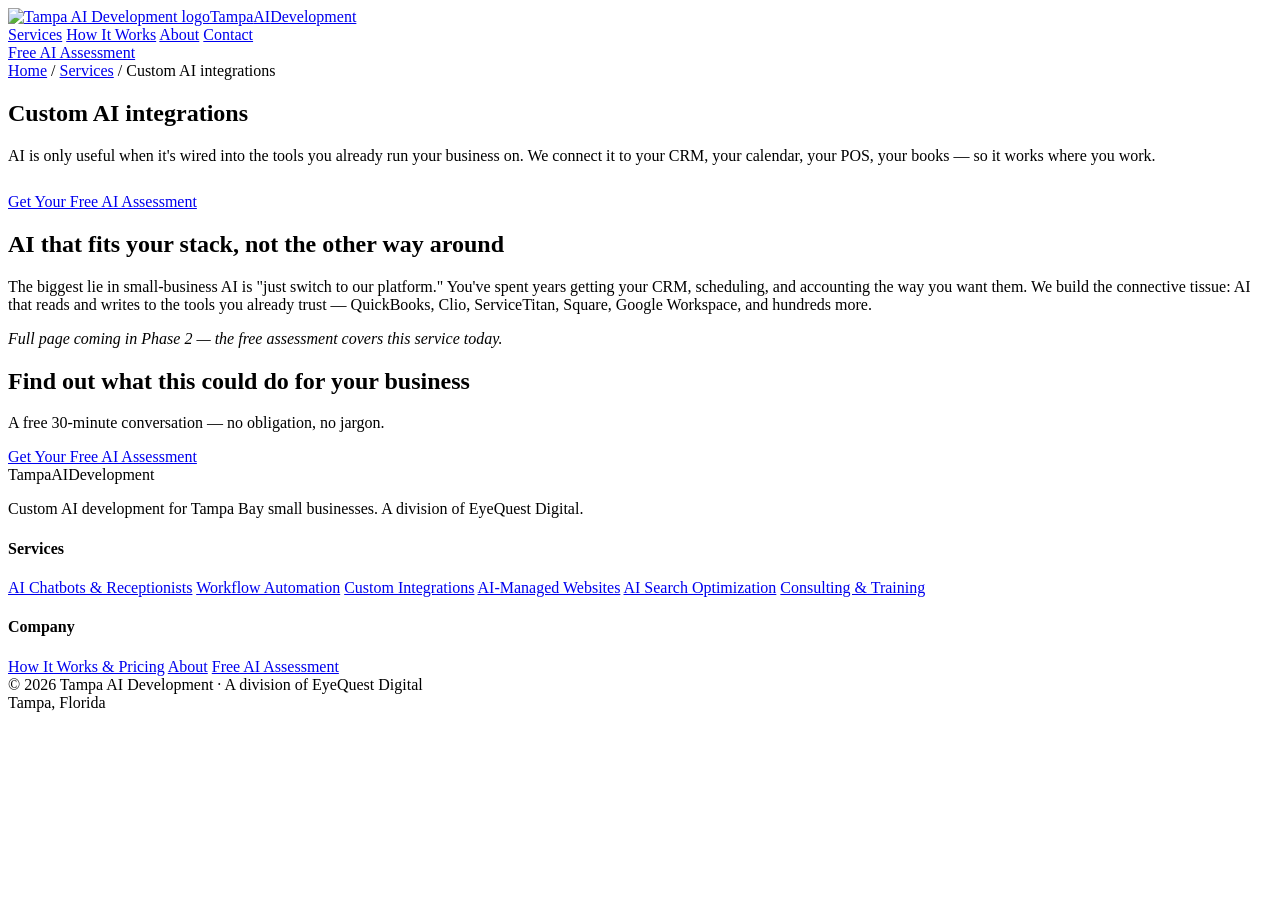
==== index.html @ d525ba70 "Add files via upload" ====
<!DOCTYPE html>
<html lang="en">
<head>
<meta charset="UTF-8">
<meta name="viewport" content="width=device-width, initial-scale=1.0">
<title>Custom AI Integrations for Tampa Small Businesses | Tampa AI Development</title>
<meta name="description" content="Custom AI integrations for Tampa Bay small businesses — AI connected to your CRM, calendar, POS, and QuickBooks. Built by local developers. Free assessment.">
<link rel="canonical" href="https://tampaaidevelopers.com/custom-ai-integrations.html">
<link rel="preconnect" href="https://fonts.googleapis.com">
<link href="https://fonts.googleapis.com/css2?family=Inter:wght@400;500;600;700;800&display=swap" rel="stylesheet">
<link rel="stylesheet" href="style.css">
<link rel="icon" type="image/svg+xml" href="assets/logo/mark-navy.svg">
</head>
<body>

<header>
  <div class="wrap nav">
    <a class="logo" href="index.html"><img src="assets/logo/mark-navy.svg" alt="Tampa AI Development logo" class="logo-mark">Tampa<span>AI</span>Development</a>
    <nav class="nav-links">
      <a href="index.html#services" class="active">Services</a>
      <a href="how-it-works.html">How It Works</a>
      <a href="about.html">About</a>
      <a href="contact.html">Contact</a>
    </nav>
    <a class="btn" href="contact.html">Free AI Assessment</a>
  </div>
</header>

<section class="page-hero">
  <div class="wrap">
    <div class="crumbs"><a href="index.html">Home</a> / <a href="index.html#services">Services</a> / Custom AI integrations</div>
    <h1>Custom AI integrations</h1>
    <p class="lede">AI is only useful when it's wired into the tools you already run your business on. We connect it to your CRM, your calendar, your POS, your books — so it works where you work.</p>
    <div style="margin-top:28px"><a class="btn btn-lg" href="contact.html">Get Your Free AI Assessment</a></div>
  </div>
</section>

<section class="wrap prose wrap-narrow">
  <h2>AI that fits your stack, not the other way around</h2>
  <p>The biggest lie in small-business AI is "just switch to our platform." You've spent years getting your CRM, scheduling, and accounting the way you want them. We build the connective tissue: AI that reads and writes to the tools you already trust — QuickBooks, Clio, ServiceTitan, Square, Google Workspace, and hundreds more.</p>
  <p><em>Full page coming in Phase 2 — the free assessment covers this service today.</em></p>
</section>

<section class="cta-final">
  <div class="wrap">
    <h2>Find out what this could do for your business</h2>
    <p>A free 30-minute conversation — no obligation, no jargon.</p>
    <a class="btn btn-lg" href="contact.html">Get Your Free AI Assessment</a>
  </div>
</section>

<footer>
  <div class="wrap">
    <div class="foot-grid">
      <div>
        <div class="foot-logo"><img src="assets/logo/mark-white.svg" alt="" class="foot-mark">Tampa<span>AI</span>Development</div>
        <p>Custom AI development for Tampa Bay small businesses. A division of EyeQuest Digital.</p>
      </div>
      <div>
        <h4>Services</h4>
        <a href="ai-chatbots-virtual-receptionists.html">AI Chatbots &amp; Receptionists</a>
        <a href="workflow-automation.html">Workflow Automation</a>
        <a href="custom-ai-integrations.html">Custom Integrations</a>
        <a href="ai-managed-websites.html">AI-Managed Websites</a>
        <a href="ai-search-optimization.html">AI Search Optimization</a>
        <a href="ai-consulting-training.html">Consulting &amp; Training</a>
      </div>
      <div>
        <h4>Company</h4>
        <a href="how-it-works.html">How It Works &amp; Pricing</a>
        <a href="about.html">About</a>
        <a href="contact.html">Free AI Assessment</a>
      </div>
    </div>
    <div class="foot-bottom">
      <div>© 2026 Tampa AI Development · A division of EyeQuest Digital</div>
      <div>Tampa, Florida</div>
    </div>
  </div>
</footer>

</body>
</html>
---- style.css ----
<!DOCTYPE html>
<html lang="en">
<head>
<meta charset="UTF-8">
<meta name="viewport" content="width=device-width, initial-scale=1.0">
<title>How It Works &amp; Pricing | Tampa AI Development</title>
<meta name="description" content="How pricing works at Tampa AI Development: a free 30-minute assessment, a deep dive into your business, then an itemized plan where you approve every dollar before we build.">
<link rel="canonical" href="https://tampaaidevelopers.com/how-it-works.html">
<link rel="preconnect" href="https://fonts.googleapis.com">
<link href="https://fonts.googleapis.com/css2?family=Inter:wght@400;500;600;700;800&display=swap" rel="stylesheet">
<link rel="stylesheet" href="style.css">
<link rel="icon" type="image/svg+xml" href="assets/logo/mark-navy.svg">
<script type="application/ld+json">
{
  "@context": "https://schema.org",
  "@type": "FAQPage",
  "mainEntity": [
    {"@type": "Question", "name": "Is the assessment really free?", "acceptedAnswer": {"@type": "Answer", "text": "Yes. Thirty minutes, no obligation, and you'll leave with at least one actionable idea whether or not you hire us."}},
    {"@type": "Question", "name": "What does a typical project cost?", "acceptedAnswer": {"@type": "Answer", "text": "Honestly: it ranges widely, because a single automation and a full AI phone system are very different projects. What we promise is that you'll see every line item and its price before anything is built — and we'll tell you plainly if something isn't worth your money."}},
    {"@type": "Question", "name": "What's a care plan?", "acceptedAnswer": {"@type": "Answer", "text": "An optional monthly plan after launch covering hosting, AI usage costs, monitoring, and small tweaks. Or run it yourself — everything we build is yours."}},
    {"@type": "Question", "name": "Why don't you publish package prices?", "acceptedAnswer": {"@type": "Answer", "text": "Because packages make small businesses pay for things they don't need. Scoping to your actual workflows means the quote fits the business — a two-person office shouldn't pay what a twenty-person firm pays."}}
  ]
}
</script>
</head>
<body>

<header>
  <div class="wrap nav">
    <a class="logo" href="index.html"><img src="assets/logo/mark-navy.svg" alt="Tampa AI Development logo" class="logo-mark">Tampa<span>AI</span>Development</a>
    <nav class="nav-links">
      <a href="index.html#services">Services</a>
      <a href="how-it-works.html" class="active">How It Works</a>
      <a href="about.html">About</a>
      <a href="contact.html">Contact</a>
    </nav>
    <a class="btn" href="contact.html">Free AI Assessment</a>
  </div>
</header>

<section class="page-hero">
  <div class="wrap">
    <div class="crumbs"><a href="index.html">Home</a> / How It Works &amp; Pricing</div>
    <h1>You approve every dollar before we write a line of code</h1>
    <p class="lede">Flat AI retainers make you pay for things you don't need. Our process ends with an itemized plan — every build, what it does, what it costs — approved by you before anything starts.</p>
  </div>
</section>

<section class="wrap">
  <div class="steps">
    <div class="sec-head">
      <h2>Three steps, no surprises</h2>
      <p>From first conversation to a system you own.</p>
    </div>
    <div class="steps-row">
      <div class="step">
        <div class="num">STEP 1 · FREE</div>
        <h3>The AI Assessment</h3>
        <p>A 30-minute conversation about where time and leads are leaking out of your business. No obligation — you leave with at least one actionable idea either way.</p>
      </div>
      <div class="step">
        <div class="num">STEP 2 · THE DEEP DIVE</div>
        <h3>Itemized Plan</h3>
        <p>We come to your business, watch how your team actually works, and map your tools. Then you get a written plan: each proposed build, what it does, and what it costs. Line by line.</p>
      </div>
      <div class="step">
        <div class="num">STEP 3 · THE BUILD</div>
        <h3>We build. You own it.</h3>
        <p>Fixed scope from the plan you approved — no surprise invoices. When it's done, it's yours: code, accounts, data. Optional care plan if you want us to keep it humming.</p>
      </div>
    </div>
  </div>
</section>

<section class="wrap prose wrap-narrow">
  <h2>Why we price this way</h2>
  <p>Most AI agencies charge a flat monthly retainer — often $2,500 a month or more just to get started. That model is great for agencies and terrible for small businesses: a two-person law office and a twenty-person contractor end up paying for the same bundle, whether they need it or not.</p>
  <p>We think the fix is old-fashioned: <strong>scope the work, itemize the price, let the customer decide.</strong> Your plan might have five line items; you might approve two of them. That's fine — the two you approve are the two that pay for themselves fastest, and the plan is yours to keep either way.</p>

  <h2>What the itemized plan looks like</h2>
  <p>A short written document, in plain English, with a table at the heart of it. Each row is one build: what it is ("AI receptionist answering after-hours calls and booking consults onto Clio"), what problem it solves, what it costs to build, and what it costs to run. Below that, our honest recommendation for what to do first — and what <em>not</em> to bother with yet.</p>

  <h2>After launch</h2>
  <p>Everything we build is yours — we hand over the code, the accounts, and the documentation. If you'd rather not think about any of it, an optional monthly <strong>care plan</strong> covers hosting, AI usage costs, monitoring, and small adjustments. No lock-in either way: care plans are month-to-month, and cancelling one never takes your system away.</p>
</section>

<section class="wrap">
  <div class="sec-head"><h2>Pricing questions, answered straight</h2></div>
  <div class="faq">
    <details open><summary>Is the assessment really free?</summary><p>Yes. Thirty minutes, no obligation, and you'll leave with at least one actionable idea whether or not you hire us.</p></details>
    <details><summary>What does a typical project cost?</summary><p>Honestly: it ranges widely, because a single automation and a full AI phone system are very different projects. What we promise is that you'll see every line item and its price before anything is built — and we'll tell you plainly if something isn't worth your money.</p></details>
    <details><summary>What's a care plan?</summary><p>An optional monthly plan after launch covering hosting, AI usage costs, monitoring, and small tweaks. Or run it yourself — everything we build is yours.</p></details>
    <details><summary>Why don't you publish package prices?</summary><p>Because packages make small businesses pay for things they don't need. Scoping to your actual workflows means the quote fits the business — a two-person office shouldn't pay what a twenty-person firm pays.</p></details>
  </div>
</section>

<section class="cta-final">
  <div class="wrap">
    <h2>Start with step one — it's free</h2>
    <p>A 30-minute conversation about your business. Worst case, you leave with a good idea and our honest opinion.</p>
    <a class="btn btn-lg" href="contact.html">Book Your Free AI Assessment</a>
  </div>
</section>

<footer>
  <div class="wrap">
    <div class="foot-grid">
      <div>
        <div class="foot-logo"><img src="assets/logo/mark-white.svg" alt="" class="foot-mark">Tampa<span>AI</span>Development</div>
        <p>Custom AI development for Tampa Bay small businesses. A division of EyeQuest Digital.</p>
      </div>
      <div>
        <h4>Services</h4>
        <a href="ai-chatbots-virtual-receptionists.html">AI Chatbots &amp; Receptionists</a>
        <a href="workflow-automation.html">Workflow Automation</a>
        <a href="custom-ai-integrations.html">Custom Integrations</a>
        <a href="ai-managed-websites.html">AI-Managed Websites</a>
        <a href="ai-search-optimization.html">AI Search Optimization</a>
        <a href="ai-consulting-training.html">Consulting &amp; Training</a>
      </div>
      <div>
        <h4>Company</h4>
        <a href="how-it-works.html">How It Works &amp; Pricing</a>
        <a href="about.html">About</a>
        <a href="contact.html">Free AI Assessment</a>
      </div>
    </div>
    <div class="foot-bottom">
      <div>© 2026 Tampa AI Development · A division of EyeQuest Digital</div>
      <div>Tampa, Florida</div>
    </div>
  </div>
</footer>

</body>
</html>
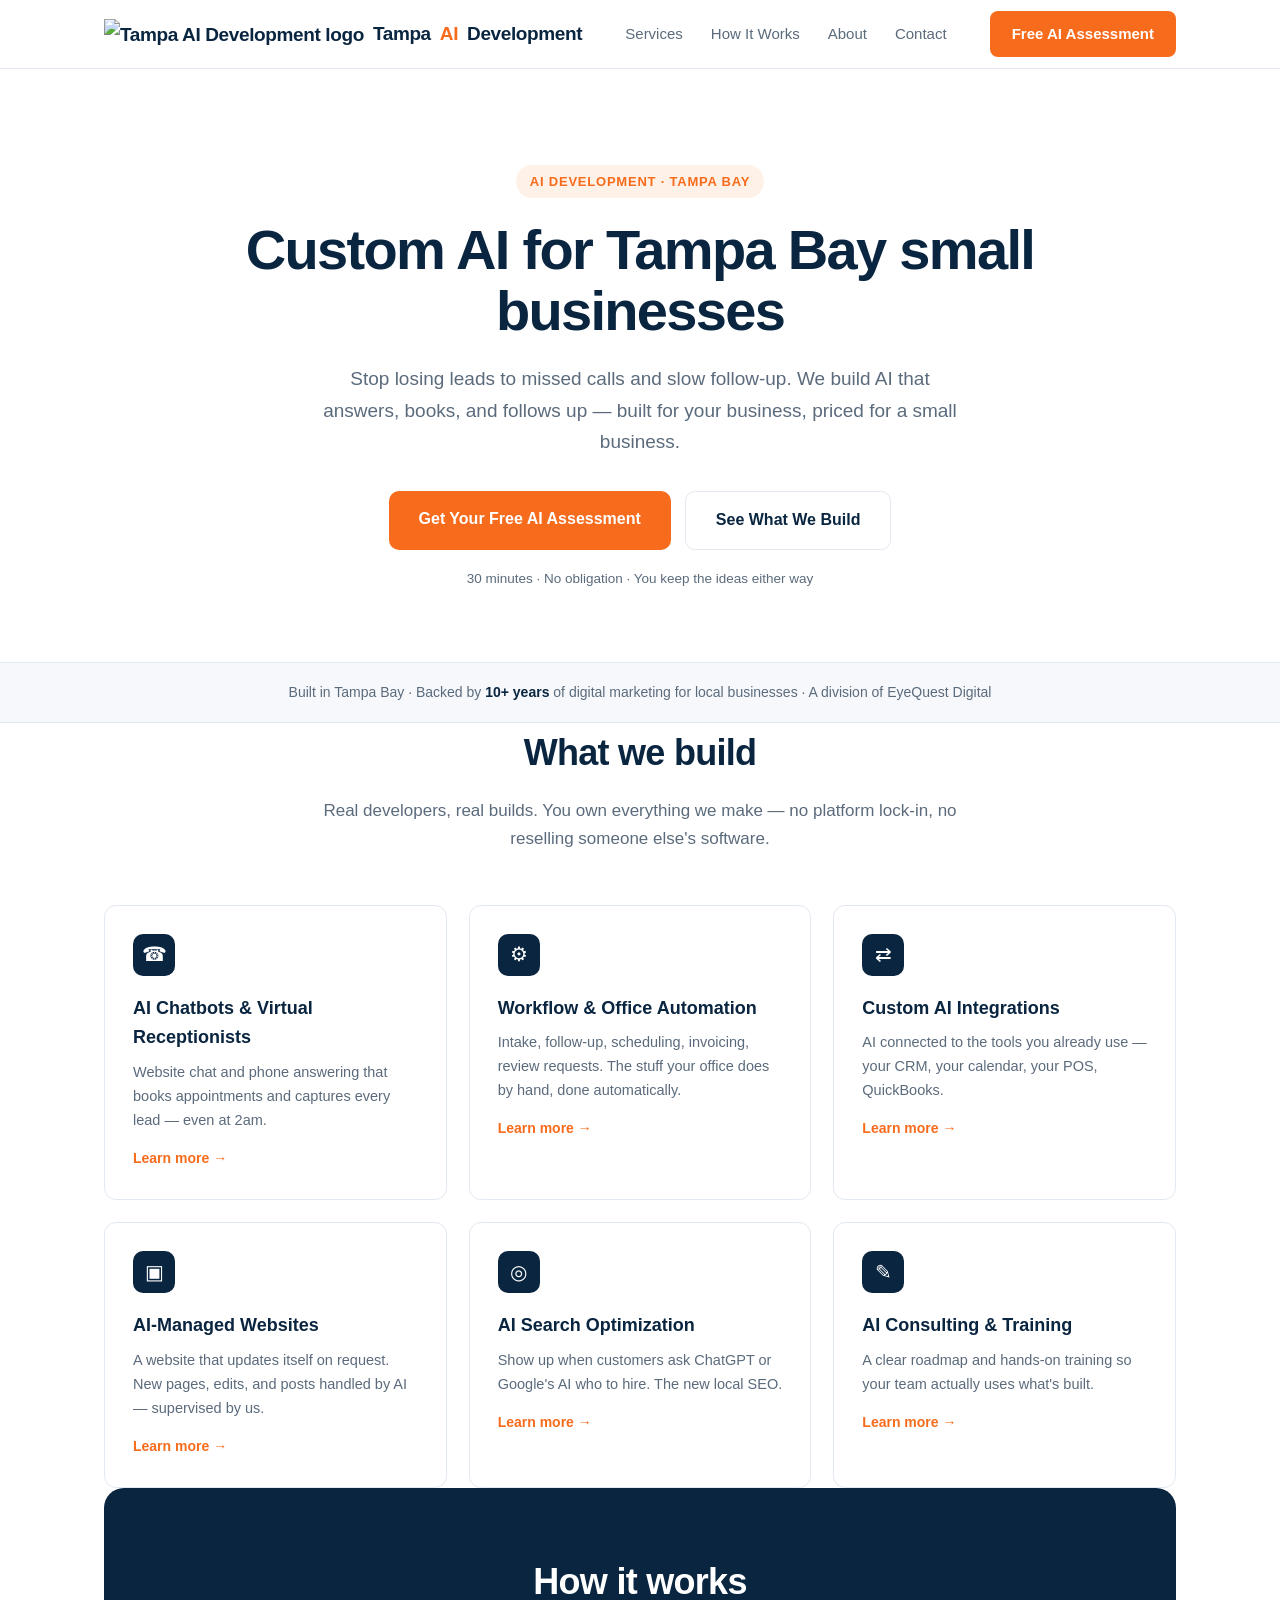
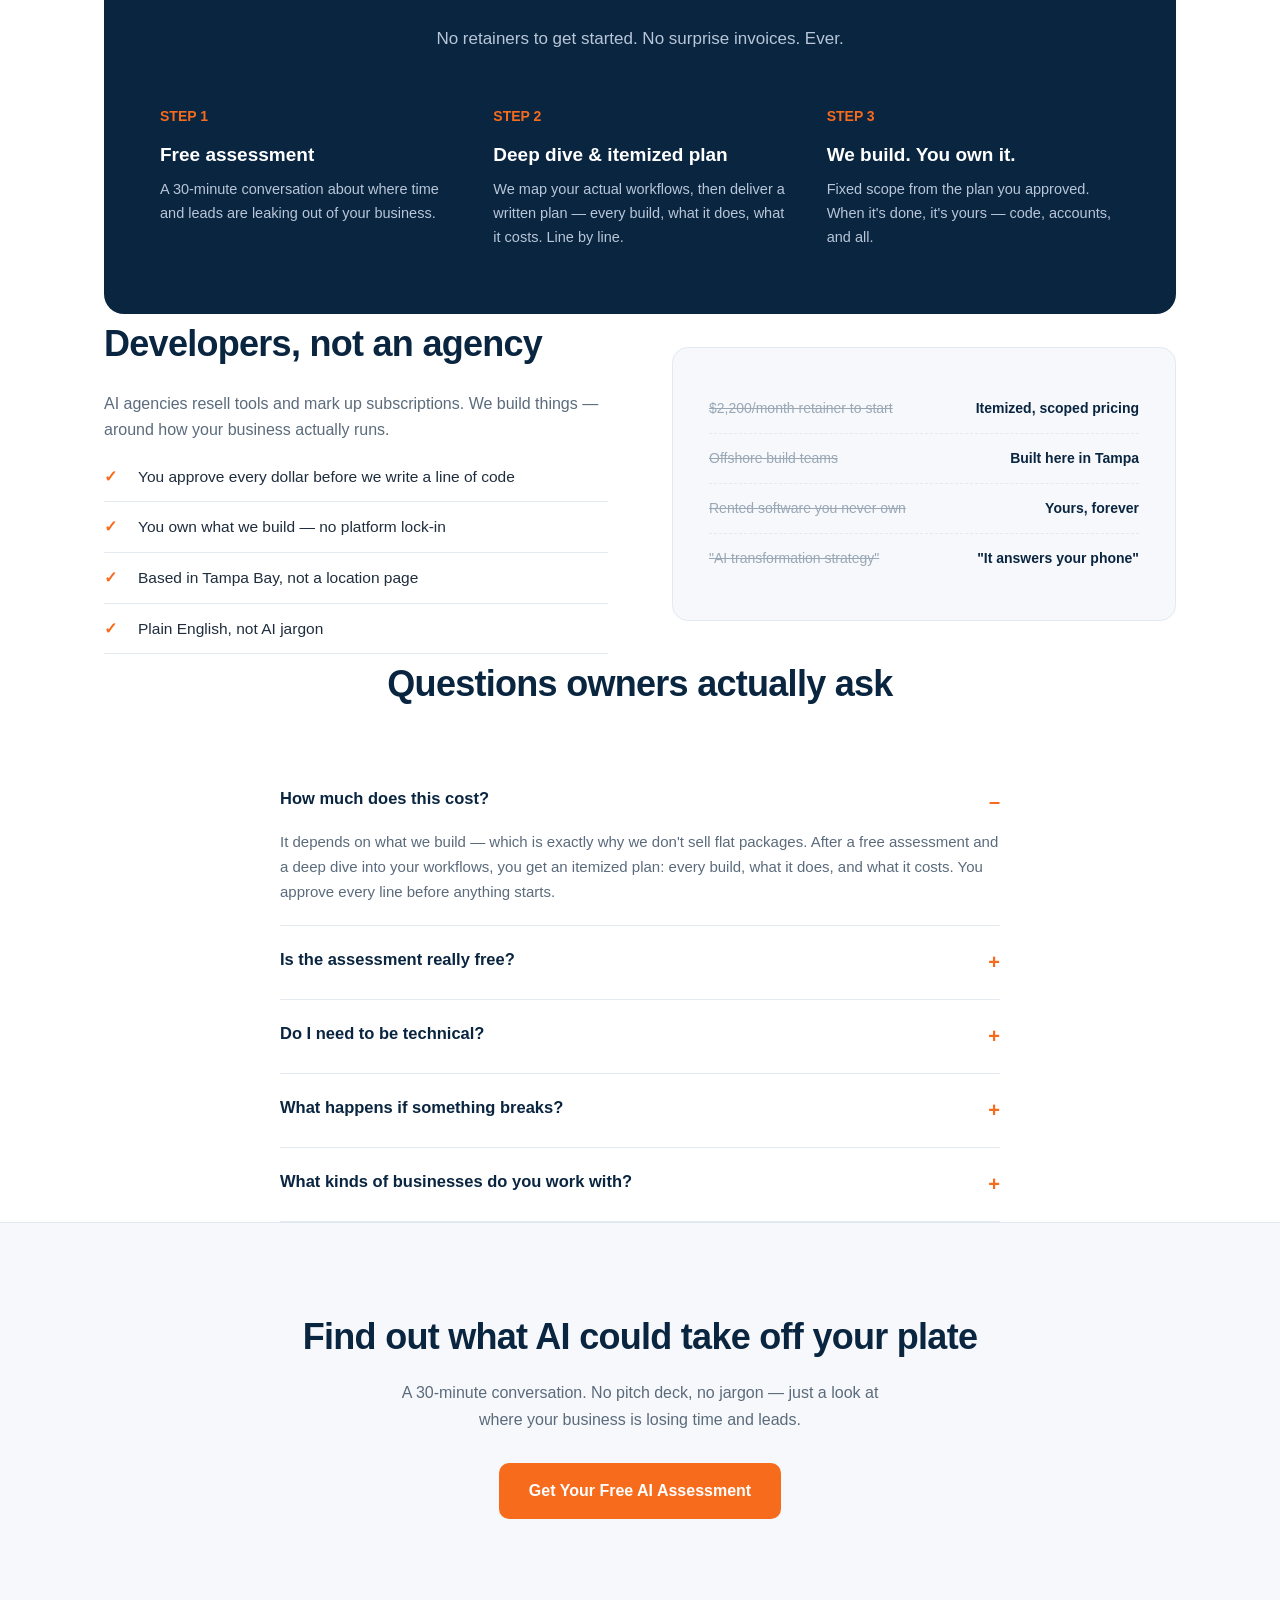
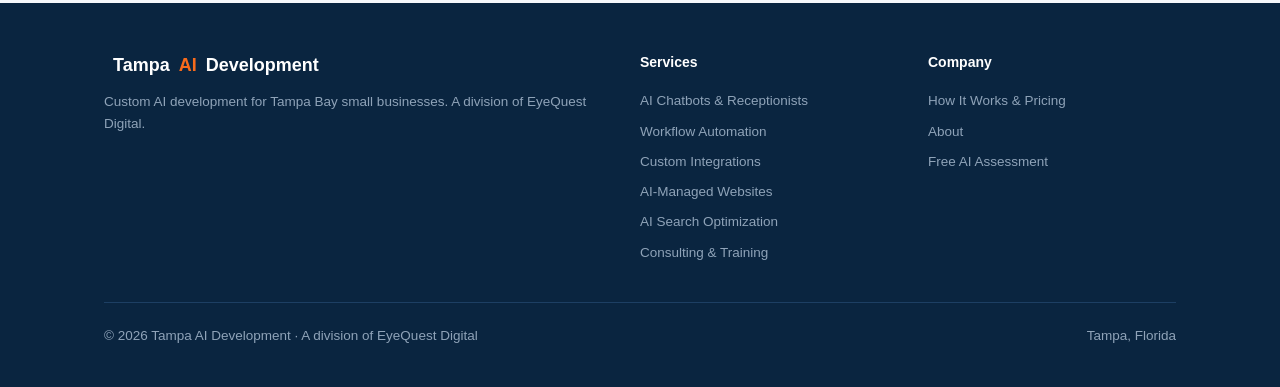
==== commit 73c1ccb6: "Update index.html" ====
--- a/index.html
+++ b/index.html
@@ -3,80 +3,156 @@
 <head>
 <meta charset="UTF-8">
 <meta name="viewport" content="width=device-width, initial-scale=1.0">
-<title>Custom AI Integrations for Tampa Small Businesses | Tampa AI Development</title>
-<meta name="description" content="Custom AI integrations for Tampa Bay small businesses — AI connected to your CRM, calendar, POS, and QuickBooks. Built by local developers. Free assessment.">
-<link rel="canonical" href="https://tampaaidevelopers.com/custom-ai-integrations.html">
+<title>AI Development Company in Tampa, FL — Custom AI for Small Businesses | Tampa AI Development</title>
+<meta name="description" content="Tampa AI Development builds custom AI for Tampa Bay small businesses — AI receptionists, chatbots, and workflow automation. Free assessment, itemized pricing, you own what we build.">
+<link rel="canonical" href="https://tampaaidevelopers.com/">
 <link rel="preconnect" href="https://fonts.googleapis.com">
 <link href="https://fonts.googleapis.com/css2?family=Inter:wght@400;500;600;700;800&display=swap" rel="stylesheet">
 <link rel="stylesheet" href="style.css">
 <link rel="icon" type="image/svg+xml" href="assets/logo/mark-navy.svg">
+<script type="application/ld+json">
+{
+"@context": "https://schema.org",
+"@type": "ProfessionalService",
+"name": "Tampa AI Development",
+"url": "https://tampaaidevelopers.com/",
+"description": "Tampa AI Development is an AI development company in Tampa, Florida that builds custom AI for small businesses: AI chatbots and virtual receptionists, workflow automation, AI integrations, AI-managed websites, AI search optimization, and AI consulting and training.",
+"areaServed": {
+"@type": "GeoCircle",
+"name": "Tampa Bay, Florida",
+"geoMidpoint": {"@type": "GeoCoordinates", "latitude": 27.9506, "longitude": -82.4572}
+},
+"parentOrganization": {"@type": "Organization", "name": "EyeQuest Digital"},
+"priceRange": "Free assessment, itemized project pricing",
+"telephone": "+1-813-215-6386"
+}
+</script>
 </head>
 <body>
 
 <header>
-  <div class="wrap nav">
-    <a class="logo" href="index.html"><img src="assets/logo/mark-navy.svg" alt="Tampa AI Development logo" class="logo-mark">Tampa<span>AI</span>Development</a>
-    <nav class="nav-links">
-      <a href="index.html#services" class="active">Services</a>
-      <a href="how-it-works.html">How It Works</a>
-      <a href="about.html">About</a>
-      <a href="contact.html">Contact</a>
-    </nav>
-    <a class="btn" href="contact.html">Free AI Assessment</a>
-  </div>
+<div class="wrap nav">
+<a class='logo' href='/'><img src="assets/logo/mark-navy.svg" alt="Tampa AI Development logo" class="logo-mark">Tampa<span>AI</span>Development</a>
+<nav class="nav-links">
+<a href='/#services'>Services</a>
+<a href='/how-it-works'>How It Works</a>
+<a href='/about'>About</a>
+<a href='/contact'>Contact</a>
+</nav>
+<a class='btn' href='/contact'>Free AI Assessment</a>
+</div>
 </header>
 
-<section class="page-hero">
-  <div class="wrap">
-    <div class="crumbs"><a href="index.html">Home</a> / <a href="index.html#services">Services</a> / Custom AI integrations</div>
-    <h1>Custom AI integrations</h1>
-    <p class="lede">AI is only useful when it's wired into the tools you already run your business on. We connect it to your CRM, your calendar, your POS, your books — so it works where you work.</p>
-    <div style="margin-top:28px"><a class="btn btn-lg" href="contact.html">Get Your Free AI Assessment</a></div>
-  </div>
+<section class="hero wrap">
+<div class="eyebrow">AI Development · Tampa Bay</div>
+<h1>Custom AI for Tampa Bay small businesses</h1>
+<p class="sub">Stop losing leads to missed calls and slow follow-up. We build AI that answers, books, and follows up — built for your business, priced for a small business.</p>
+<div class="hero-ctas">
+<a class='btn btn-lg' href='/contact'>Get Your Free AI Assessment</a>
+<a class='btn btn-lg btn-ghost' href='/#services'>See What We Build</a>
+</div>
+<div class="hero-note">30 minutes · No obligation · You keep the ideas either way</div>
 </section>
 
-<section class="wrap prose wrap-narrow">
-  <h2>AI that fits your stack, not the other way around</h2>
-  <p>The biggest lie in small-business AI is "just switch to our platform." You've spent years getting your CRM, scheduling, and accounting the way you want them. We build the connective tissue: AI that reads and writes to the tools you already trust — QuickBooks, Clio, ServiceTitan, Square, Google Workspace, and hundreds more.</p>
-  <p><em>Full page coming in Phase 2 — the free assessment covers this service today.</em></p>
+<div class="trust">
+<div class="wrap">Built in Tampa Bay · Backed by <b>10+ years</b> of digital marketing for local businesses · A division of EyeQuest Digital</div>
+</div>
+
+<section class="wrap" id="services">
+<div class="sec-head">
+<h2>What we build</h2>
+<p>Real developers, real builds. You own everything we make — no platform lock-in, no reselling someone else's software.</p>
+</div>
+<div class="grid">
+<div class="card"><div class="ico">☎</div><h3>AI Chatbots &amp; Virtual Receptionists</h3><p>Website chat and phone answering that books appointments and captures every lead — even at 2am.</p><a class='more' href='/ai-chatbots-virtual-receptionists'>Learn more →</a></div>
+<div class="card"><div class="ico">⚙</div><h3>Workflow &amp; Office Automation</h3><p>Intake, follow-up, scheduling, invoicing, review requests. The stuff your office does by hand, done automatically.</p><a class='more' href='/workflow-automation'>Learn more →</a></div>
+<div class="card"><div class="ico">⇄</div><h3>Custom AI Integrations</h3><p>AI connected to the tools you already use — your CRM, your calendar, your POS, QuickBooks.</p><a class='more' href='/custom-ai-integrations'>Learn more →</a></div>
+<div class="card"><div class="ico">▣</div><h3>AI-Managed Websites</h3><p>A website that updates itself on request. New pages, edits, and posts handled by AI — supervised by us.</p><a class='more' href='/ai-managed-websites'>Learn more →</a></div>
+<div class="card"><div class="ico">◎</div><h3>AI Search Optimization</h3><p>Show up when customers ask ChatGPT or Google's AI who to hire. The new local SEO.</p><a class='more' href='/ai-search-optimization'>Learn more →</a></div>
+<div class="card"><div class="ico">✎</div><h3>AI Consulting &amp; Training</h3><p>A clear roadmap and hands-on training so your team actually uses what's built.</p><a class='more' href='/ai-consulting-training'>Learn more →</a></div>
+</div>
+</section>
+
+<section class="wrap">
+<div class="steps">
+<div class="sec-head">
+<h2>How it works</h2>
+<p>No retainers to get started. No surprise invoices. Ever.</p>
+</div>
+<div class="steps-row">
+<div class="step"><div class="num">STEP 1</div><h3>Free assessment</h3><p>A 30-minute conversation about where time and leads are leaking out of your business.</p></div>
+<div class="step"><div class="num">STEP 2</div><h3>Deep dive &amp; itemized plan</h3><p>We map your actual workflows, then deliver a written plan — every build, what it does, what it costs. Line by line.</p></div>
+<div class="step"><div class="num">STEP 3</div><h3>We build. You own it.</h3><p>Fixed scope from the plan you approved. When it's done, it's yours — code, accounts, and all.</p></div>
+</div>
+</div>
+</section>
+
+<section class="wrap diff">
+<div>
+<h2>Developers, not an agency</h2>
+<p style="color:var(--muted)">AI agencies resell tools and mark up subscriptions. We build things — around how your business actually runs.</p>
+<ul class="diff-list">
+<li>You approve every dollar before we write a line of code</li>
+<li>You own what we build — no platform lock-in</li>
+<li>Based in Tampa Bay, not a location page</li>
+<li>Plain English, not AI jargon</li>
+</ul>
+</div>
+<div class="diff-visual">
+<div class="row"><span class="them">$2,200/month retainer to start</span><span class="us">Itemized, scoped pricing</span></div>
+<div class="row"><span class="them">Offshore build teams</span><span class="us">Built here in Tampa</span></div>
+<div class="row"><span class="them">Rented software you never own</span><span class="us">Yours, forever</span></div>
+<div class="row"><span class="them">"AI transformation strategy"</span><span class="us">"It answers your phone"</span></div>
+</div>
+</section>
+
+<section class="wrap">
+<div class="sec-head"><h2>Questions owners actually ask</h2></div>
+<div class="faq">
+<details open><summary>How much does this cost?</summary><p>It depends on what we build — which is exactly why we don't sell flat packages. After a free assessment and a deep dive into your workflows, you get an itemized plan: every build, what it does, and what it costs. You approve every line before anything starts.</p></details>
+<details><summary>Is the assessment really free?</summary><p>Yes. Thirty minutes, no obligation, and you'll walk away with at least one idea you can use whether or not you hire us.</p></details>
+<details><summary>Do I need to be technical?</summary><p>Not at all. If you can describe how your business runs, we can build for it.</p></details>
+<details><summary>What happens if something breaks?</summary><p>Optional care plans cover hosting, monitoring, and tweaks. Or take the keys and run it yourself — it's yours.</p></details>
+<details><summary>What kinds of businesses do you work with?</summary><p>Tampa Bay small businesses of every kind — law offices, restaurants, home services, medical practices, marine businesses, and more. If your business answers phones, books appointments, or does repetitive office work, there's something worth automating.</p></details>
+</div>
 </section>
 
 <section class="cta-final">
-  <div class="wrap">
-    <h2>Find out what this could do for your business</h2>
-    <p>A free 30-minute conversation — no obligation, no jargon.</p>
-    <a class="btn btn-lg" href="contact.html">Get Your Free AI Assessment</a>
-  </div>
+<div class="wrap">
+<h2>Find out what AI could take off your plate</h2>
+<p>A 30-minute conversation. No pitch deck, no jargon — just a look at where your business is losing time and leads.</p>
+<a class='btn btn-lg' href='/contact'>Get Your Free AI Assessment</a>
+</div>
 </section>
 
 <footer>
-  <div class="wrap">
-    <div class="foot-grid">
-      <div>
-        <div class="foot-logo"><img src="assets/logo/mark-white.svg" alt="" class="foot-mark">Tampa<span>AI</span>Development</div>
-        <p>Custom AI development for Tampa Bay small businesses. A division of EyeQuest Digital.</p>
-      </div>
-      <div>
-        <h4>Services</h4>
-        <a href="ai-chatbots-virtual-receptionists.html">AI Chatbots &amp; Receptionists</a>
-        <a href="workflow-automation.html">Workflow Automation</a>
-        <a href="custom-ai-integrations.html">Custom Integrations</a>
-        <a href="ai-managed-websites.html">AI-Managed Websites</a>
-        <a href="ai-search-optimization.html">AI Search Optimization</a>
-        <a href="ai-consulting-training.html">Consulting &amp; Training</a>
-      </div>
-      <div>
-        <h4>Company</h4>
-        <a href="how-it-works.html">How It Works &amp; Pricing</a>
-        <a href="about.html">About</a>
-        <a href="contact.html">Free AI Assessment</a>
-      </div>
-    </div>
-    <div class="foot-bottom">
-      <div>© 2026 Tampa AI Development · A division of EyeQuest Digital</div>
-      <div>Tampa, Florida</div>
-    </div>
-  </div>
+<div class="wrap">
+<div class="foot-grid">
+<div>
+<div class="foot-logo"><img src="assets/logo/mark-white.svg" alt="" class="foot-mark">Tampa<span>AI</span>Development</div>
+<p>Custom AI development for Tampa Bay small businesses. A division of EyeQuest Digital.</p>
+</div>
+<div>
+<h4>Services</h4>
+<a href='/ai-chatbots-virtual-receptionists'>AI Chatbots &amp; Receptionists</a>
+<a href='/workflow-automation'>Workflow Automation</a>
+<a href='/custom-ai-integrations'>Custom Integrations</a>
+<a href='/ai-managed-websites'>AI-Managed Websites</a>
+<a href='/ai-search-optimization'>AI Search Optimization</a>
+<a href='/ai-consulting-training'>Consulting &amp; Training</a>
+</div>
+<div>
+<h4>Company</h4>
+<a href='/how-it-works'>How It Works &amp; Pricing</a>
+<a href='/about'>About</a>
+<a href='/contact'>Free AI Assessment</a>
+</div>
+</div>
+<div class="foot-bottom">
+<div>© 2026 Tampa AI Development · A division of EyeQuest Digital</div>
+<div>Tampa, Florida</div>
+</div>
+</div>
 </footer>
 
 </body>
--- a/style.css
+++ b/style.css
@@ -1,136 +1,171 @@
-<!DOCTYPE html>
-<html lang="en">
-<head>
-<meta charset="UTF-8">
-<meta name="viewport" content="width=device-width, initial-scale=1.0">
-<title>How It Works &amp; Pricing | Tampa AI Development</title>
-<meta name="description" content="How pricing works at Tampa AI Development: a free 30-minute assessment, a deep dive into your business, then an itemized plan where you approve every dollar before we build.">
-<link rel="canonical" href="https://tampaaidevelopers.com/how-it-works.html">
-<link rel="preconnect" href="https://fonts.googleapis.com">
-<link href="https://fonts.googleapis.com/css2?family=Inter:wght@400;500;600;700;800&display=swap" rel="stylesheet">
-<link rel="stylesheet" href="style.css">
-<link rel="icon" type="image/svg+xml" href="assets/logo/mark-navy.svg">
-<script type="application/ld+json">
-{
-  "@context": "https://schema.org",
-  "@type": "FAQPage",
-  "mainEntity": [
-    {"@type": "Question", "name": "Is the assessment really free?", "acceptedAnswer": {"@type": "Answer", "text": "Yes. Thirty minutes, no obligation, and you'll leave with at least one actionable idea whether or not you hire us."}},
-    {"@type": "Question", "name": "What does a typical project cost?", "acceptedAnswer": {"@type": "Answer", "text": "Honestly: it ranges widely, because a single automation and a full AI phone system are very different projects. What we promise is that you'll see every line item and its price before anything is built — and we'll tell you plainly if something isn't worth your money."}},
-    {"@type": "Question", "name": "What's a care plan?", "acceptedAnswer": {"@type": "Answer", "text": "An optional monthly plan after launch covering hosting, AI usage costs, monitoring, and small tweaks. Or run it yourself — everything we build is yours."}},
-    {"@type": "Question", "name": "Why don't you publish package prices?", "acceptedAnswer": {"@type": "Answer", "text": "Because packages make small businesses pay for things they don't need. Scoping to your actual workflows means the quote fits the business — a two-person office shouldn't pay what a twenty-person firm pays."}}
-  ]
+/* ============================================================
+Tampa AI Development — Design System
+Direction: "Clean & confident" (Mockup A)
+Palette: deep navy + warm orange accent, light backgrounds
+Type: Inter
+============================================================ */
+
+:root{
+/* Color tokens */
+--navy:#0a2540;
+--navy-2:#123a63;
+--ink:#1f2d3d;
+--muted:#5b6b7c;
+--accent:#f76b1c;
+--accent-dark:#e05a0e;
+--accent-tint:#fef1e7;
+--bg:#ffffff;
+--bg-soft:#f6f8fb;
+--border:#e3e9f0;
+/* Shape & type */
+--radius:12px;
+--radius-lg:20px;
+--shadow:0 10px 30px rgba(10,37,64,.08);
 }
-</script>
-</head>
-<body>
 
-<header>
-  <div class="wrap nav">
-    <a class="logo" href="index.html"><img src="assets/logo/mark-navy.svg" alt="Tampa AI Development logo" class="logo-mark">Tampa<span>AI</span>Development</a>
-    <nav class="nav-links">
-      <a href="index.html#services">Services</a>
-      <a href="how-it-works.html" class="active">How It Works</a>
-      <a href="about.html">About</a>
-      <a href="contact.html">Contact</a>
-    </nav>
-    <a class="btn" href="contact.html">Free AI Assessment</a>
-  </div>
-</header>
+*{margin:0;padding:0;box-sizing:border-box}
+html{scroll-behavior:smooth}
+body{font-family:'Inter',sans-serif;color:var(--ink);background:var(--bg);line-height:1.65;font-size:16px}
+.wrap{max-width:1120px;margin:0 auto;padding:0 24px}
+.wrap-narrow{max-width:780px;margin:0 auto;padding:0 24px}
+a{text-decoration:none;color:inherit}
+img,svg{max-width:100%;display:block}
 
-<section class="page-hero">
-  <div class="wrap">
-    <div class="crumbs"><a href="index.html">Home</a> / How It Works &amp; Pricing</div>
-    <h1>You approve every dollar before we write a line of code</h1>
-    <p class="lede">Flat AI retainers make you pay for things you don't need. Our process ends with an itemized plan — every build, what it does, what it costs — approved by you before anything starts.</p>
-  </div>
-</section>
+/* ---------- Typography ---------- */
+h1{font-size:52px;font-weight:800;letter-spacing:-.03em;line-height:1.08;color:var(--navy)}
+h2{font-size:36px;font-weight:800;letter-spacing:-.02em;color:var(--navy);margin-bottom:14px}
+h3{font-size:19px;font-weight:700;color:var(--navy)}
+.eyebrow{display:inline-block;font-size:13px;font-weight:600;letter-spacing:.06em;text-transform:uppercase;color:var(--accent);background:var(--accent-tint);padding:6px 14px;border-radius:100px;margin-bottom:22px}
+.lede{font-size:19px;color:var(--muted)}
+.prose p{margin-bottom:18px;color:var(--ink);font-size:16.5px}
+.prose h2{margin-top:48px}
+.prose ul{margin:0 0 18px 22px}
+.prose li{margin-bottom:8px}
+.prose strong{color:var(--navy)}
 
-<section class="wrap">
-  <div class="steps">
-    <div class="sec-head">
-      <h2>Three steps, no surprises</h2>
-      <p>From first conversation to a system you own.</p>
-    </div>
-    <div class="steps-row">
-      <div class="step">
-        <div class="num">STEP 1 · FREE</div>
-        <h3>The AI Assessment</h3>
-        <p>A 30-minute conversation about where time and leads are leaking out of your business. No obligation — you leave with at least one actionable idea either way.</p>
-      </div>
-      <div class="step">
-        <div class="num">STEP 2 · THE DEEP DIVE</div>
-        <h3>Itemized Plan</h3>
-        <p>We come to your business, watch how your team actually works, and map your tools. Then you get a written plan: each proposed build, what it does, and what it costs. Line by line.</p>
-      </div>
-      <div class="step">
-        <div class="num">STEP 3 · THE BUILD</div>
-        <h3>We build. You own it.</h3>
-        <p>Fixed scope from the plan you approved — no surprise invoices. When it's done, it's yours: code, accounts, data. Optional care plan if you want us to keep it humming.</p>
-      </div>
-    </div>
-  </div>
-</section>
+/* ---------- Buttons ---------- */
+.btn{display:inline-block;background:var(--accent);color:#fff;font-weight:600;padding:11px 22px;border-radius:8px;font-size:15px;transition:background .15s;border:none;cursor:pointer;font-family:inherit}
+.btn:hover{background:var(--accent-dark)}
+.btn-lg{padding:15px 30px;font-size:16px;border-radius:10px}
+.btn-ghost{background:transparent;color:var(--navy);border:1.5px solid var(--border)}
+.btn-ghost:hover{background:var(--bg-soft)}
 
-<section class="wrap prose wrap-narrow">
-  <h2>Why we price this way</h2>
-  <p>Most AI agencies charge a flat monthly retainer — often $2,500 a month or more just to get started. That model is great for agencies and terrible for small businesses: a two-person law office and a twenty-person contractor end up paying for the same bundle, whether they need it or not.</p>
-  <p>We think the fix is old-fashioned: <strong>scope the work, itemize the price, let the customer decide.</strong> Your plan might have five line items; you might approve two of them. That's fine — the two you approve are the two that pay for themselves fastest, and the plan is yours to keep either way.</p>
+/* ---------- Header / Nav ---------- */
+header{position:sticky;top:0;background:rgba(255,255,255,.92);backdrop-filter:blur(8px);border-bottom:1px solid var(--border);z-index:10}
+.nav{display:flex;align-items:center;justify-content:space-between;height:68px}
+.logo{font-weight:800;font-size:19px;color:var(--navy);letter-spacing:-.02em;display:flex;align-items:center;gap:9px}
+.logo-mark{height:30px;width:auto}
+.logo span{color:var(--accent)}
+.nav-links{display:flex;gap:28px;font-size:15px;font-weight:500;color:var(--muted)}
+.nav-links a:hover,.nav-links a.active{color:var(--navy)}
 
-  <h2>What the itemized plan looks like</h2>
-  <p>A short written document, in plain English, with a table at the heart of it. Each row is one build: what it is ("AI receptionist answering after-hours calls and booking consults onto Clio"), what problem it solves, what it costs to build, and what it costs to run. Below that, our honest recommendation for what to do first — and what <em>not</em> to bother with yet.</p>
+/* ---------- Hero (home) ---------- */
+.hero{padding:96px 0 72px;text-align:center}
+.hero h1{max-width:820px;margin:0 auto 22px;font-size:56px}
+.hero .sub{font-size:19px;color:var(--muted);max-width:640px;margin:0 auto 34px}
+.hero-ctas{display:flex;gap:14px;justify-content:center;margin-bottom:18px}
+.hero-note{font-size:13.5px;color:var(--muted)}
 
-  <h2>After launch</h2>
-  <p>Everything we build is yours — we hand over the code, the accounts, and the documentation. If you'd rather not think about any of it, an optional monthly <strong>care plan</strong> covers hosting, AI usage costs, monitoring, and small adjustments. No lock-in either way: care plans are month-to-month, and cancelling one never takes your system away.</p>
-</section>
+/* ---------- Page hero (interior pages) ---------- */
+.page-hero{padding:72px 0 56px;border-bottom:1px solid var(--border)}
+.page-hero h1{font-size:44px;max-width:760px;margin-bottom:16px}
+.page-hero .lede{max-width:640px}
+.crumbs{font-size:13.5px;color:var(--muted);margin-bottom:26px}
+.crumbs a:hover{color:var(--navy)}
 
-<section class="wrap">
-  <div class="sec-head"><h2>Pricing questions, answered straight</h2></div>
-  <div class="faq">
-    <details open><summary>Is the assessment really free?</summary><p>Yes. Thirty minutes, no obligation, and you'll leave with at least one actionable idea whether or not you hire us.</p></details>
-    <details><summary>What does a typical project cost?</summary><p>Honestly: it ranges widely, because a single automation and a full AI phone system are very different projects. What we promise is that you'll see every line item and its price before anything is built — and we'll tell you plainly if something isn't worth your money.</p></details>
-    <details><summary>What's a care plan?</summary><p>An optional monthly plan after launch covering hosting, AI usage costs, monitoring, and small tweaks. Or run it yourself — everything we build is yours.</p></details>
-    <details><summary>Why don't you publish package prices?</summary><p>Because packages make small businesses pay for things they don't need. Scoping to your actual workflows means the quote fits the business — a two-person office shouldn't pay what a twenty-person firm pays.</p></details>
-  </div>
-</section>
+/* ---------- Trust strip ---------- */
+.trust{border-top:1px solid var(--border);border-bottom:1px solid var(--border);background:var(--bg-soft);padding:18px 0;text-align:center;font-size:14px;color:var(--muted);font-weight:500}
+.trust b{color:var(--navy)}
 
-<section class="cta-final">
-  <div class="wrap">
-    <h2>Start with step one — it's free</h2>
-    <p>A 30-minute conversation about your business. Worst case, you leave with a good idea and our honest opinion.</p>
-    <a class="btn btn-lg" href="contact.html">Book Your Free AI Assessment</a>
-  </div>
-</section>
+/* ---------- Sections ---------- */
+section{padding:84px 0}
+.sec-head{text-align:center;max-width:640px;margin:0 auto 52px}
+.sec-head p{color:var(--muted);font-size:17px}
+.sec-head-left{max-width:640px;margin-bottom:44px}
+.sec-head-left p{color:var(--muted);font-size:17px}
 
-<footer>
-  <div class="wrap">
-    <div class="foot-grid">
-      <div>
-        <div class="foot-logo"><img src="assets/logo/mark-white.svg" alt="" class="foot-mark">Tampa<span>AI</span>Development</div>
-        <p>Custom AI development for Tampa Bay small businesses. A division of EyeQuest Digital.</p>
-      </div>
-      <div>
-        <h4>Services</h4>
-        <a href="ai-chatbots-virtual-receptionists.html">AI Chatbots &amp; Receptionists</a>
-        <a href="workflow-automation.html">Workflow Automation</a>
-        <a href="custom-ai-integrations.html">Custom Integrations</a>
-        <a href="ai-managed-websites.html">AI-Managed Websites</a>
-        <a href="ai-search-optimization.html">AI Search Optimization</a>
-        <a href="ai-consulting-training.html">Consulting &amp; Training</a>
-      </div>
-      <div>
-        <h4>Company</h4>
-        <a href="how-it-works.html">How It Works &amp; Pricing</a>
-        <a href="about.html">About</a>
-        <a href="contact.html">Free AI Assessment</a>
-      </div>
-    </div>
-    <div class="foot-bottom">
-      <div>© 2026 Tampa AI Development · A division of EyeQuest Digital</div>
-      <div>Tampa, Florida</div>
-    </div>
-  </div>
-</footer>
+/* ---------- Cards ---------- */
+.grid{display:grid;grid-template-columns:repeat(3,1fr);gap:22px}
+.grid-2{display:grid;grid-template-columns:1fr 1fr;gap:22px}
+.card{background:#fff;border:1px solid var(--border);border-radius:var(--radius);padding:28px;transition:box-shadow .15s,transform .15s}
+.card:hover{box-shadow:var(--shadow);transform:translateY(-2px)}
+.card .ico{width:42px;height:42px;border-radius:10px;background:var(--navy);color:#fff;display:flex;align-items:center;justify-content:center;font-size:20px;margin-bottom:18px}
+.card h3{font-size:18px;margin-bottom:8px}
+.card p{font-size:14.5px;color:var(--muted)}
+.card .more{display:inline-block;margin-top:14px;font-size:14px;font-weight:600;color:var(--accent)}
+.card-static:hover{box-shadow:none;transform:none}
 
-</body>
-</html>
+/* ---------- Steps panel (navy) ---------- */
+.steps{background:var(--navy);color:#fff;border-radius:var(--radius-lg);padding:64px 56px}
+.steps h2{color:#fff}
+.steps .sec-head p{color:#b8c6d8}
+.steps-row{display:grid;grid-template-columns:repeat(3,1fr);gap:40px}
+.step .num{font-size:14px;font-weight:700;color:var(--accent);margin-bottom:10px}
+.step h3{font-size:19px;color:#fff;margin-bottom:8px}
+.step p{font-size:14.5px;color:#b8c6d8}
+
+/* ---------- Split / diff layout ---------- */
+.diff{display:grid;grid-template-columns:1fr 1fr;gap:64px;align-items:center}
+.diff h2{margin-bottom:18px}
+.diff-list{list-style:none;margin-top:8px}
+.diff-list li{padding:12px 0 12px 34px;position:relative;font-size:15.5px;border-bottom:1px solid var(--border)}
+.diff-list li:before{content:"✓";position:absolute;left:0;color:var(--accent);font-weight:800}
+.diff-visual{background:var(--bg-soft);border:1px solid var(--border);border-radius:16px;padding:36px;font-size:14px}
+.diff-visual .row{display:flex;justify-content:space-between;gap:16px;padding:13px 0;border-bottom:1px dashed var(--border)}
+.diff-visual .row:last-child{border:none}
+.diff-visual .them{color:#9aa8b6;text-decoration:line-through}
+.diff-visual .us{color:var(--navy);font-weight:600;text-align:right}
+
+/* ---------- Feature rows (service pages) ---------- */
+.feature-row{display:grid;grid-template-columns:1fr 1fr;gap:56px;align-items:center;padding:36px 0}
+.feature-row .visual{background:var(--bg-soft);border:1px solid var(--border);border-radius:16px;padding:32px;font-size:14px;color:var(--muted)}
+.checklist{list-style:none}
+.checklist li{padding:9px 0 9px 30px;position:relative;font-size:15.5px}
+.checklist li:before{content:"✓";position:absolute;left:0;color:var(--accent);font-weight:800}
+
+/* ---------- Scenario cards ---------- */
+.scenario{background:var(--bg-soft);border:1px solid var(--border);border-radius:var(--radius);padding:24px 26px;margin-bottom:16px}
+.scenario h3{font-size:16px;margin-bottom:6px}
+.scenario p{font-size:14.5px;color:var(--muted)}
+
+/* ---------- FAQ ---------- */
+.faq{max-width:720px;margin:0 auto}
+details{border-bottom:1px solid var(--border);padding:20px 0}
+summary{font-weight:600;font-size:16.5px;color:var(--navy);cursor:pointer;list-style:none;display:flex;justify-content:space-between;gap:16px}
+summary::-webkit-details-marker{display:none}
+summary:after{content:"+";color:var(--accent);font-weight:700;font-size:20px;flex-shrink:0}
+details[open] summary:after{content:"–"}
+details p{margin-top:12px;color:var(--muted);font-size:15px}
+
+/* ---------- Forms ---------- */
+.form{max-width:560px}
+.form label{display:block;font-weight:600;font-size:14.5px;color:var(--navy);margin:20px 0 7px}
+.form input,.form textarea,.form select{width:100%;padding:13px 15px;border:1.5px solid var(--border);border-radius:9px;font-family:inherit;font-size:15px;color:var(--ink);background:#fff}
+.form input:focus,.form textarea:focus,.form select:focus{outline:none;border-color:var(--accent)}
+.form .btn{margin-top:26px}
+
+/* ---------- CTA band ---------- */
+.cta-final{background:var(--bg-soft);border-top:1px solid var(--border);text-align:center}
+.cta-final p{color:var(--muted);max-width:520px;margin:0 auto 30px}
+
+/* ---------- Footer ---------- */
+footer{background:var(--navy);color:#8fa3b8;padding:48px 0 40px;font-size:13.5px}
+.foot-grid{display:grid;grid-template-columns:2fr 1fr 1fr;gap:40px;margin-bottom:34px}
+.foot-grid h4{color:#fff;font-size:14px;font-weight:700;margin-bottom:12px}
+.foot-grid a{display:block;padding:4px 0;color:#8fa3b8}
+.foot-grid a:hover{color:#fff}
+.foot-logo{font-weight:800;font-size:18px;color:#fff;margin-bottom:10px;display:flex;align-items:center;gap:9px}
+.foot-mark{height:26px;width:auto}
+.foot-logo span{color:var(--accent)}
+.foot-bottom{border-top:1px solid #1d3f63;padding-top:22px;display:flex;justify-content:space-between;flex-wrap:wrap;gap:10px}
+
+/* ---------- Responsive ---------- */
+@media(max-width:860px){
+h1,.hero h1{font-size:38px}
+.page-hero h1{font-size:34px}
+h2{font-size:29px}
+.grid,.grid-2,.steps-row,.diff,.feature-row,.foot-grid{grid-template-columns:1fr}
+.nav-links{display:none}
+.hero-ctas{flex-direction:column;align-items:center}
+.steps{padding:44px 28px}
+}
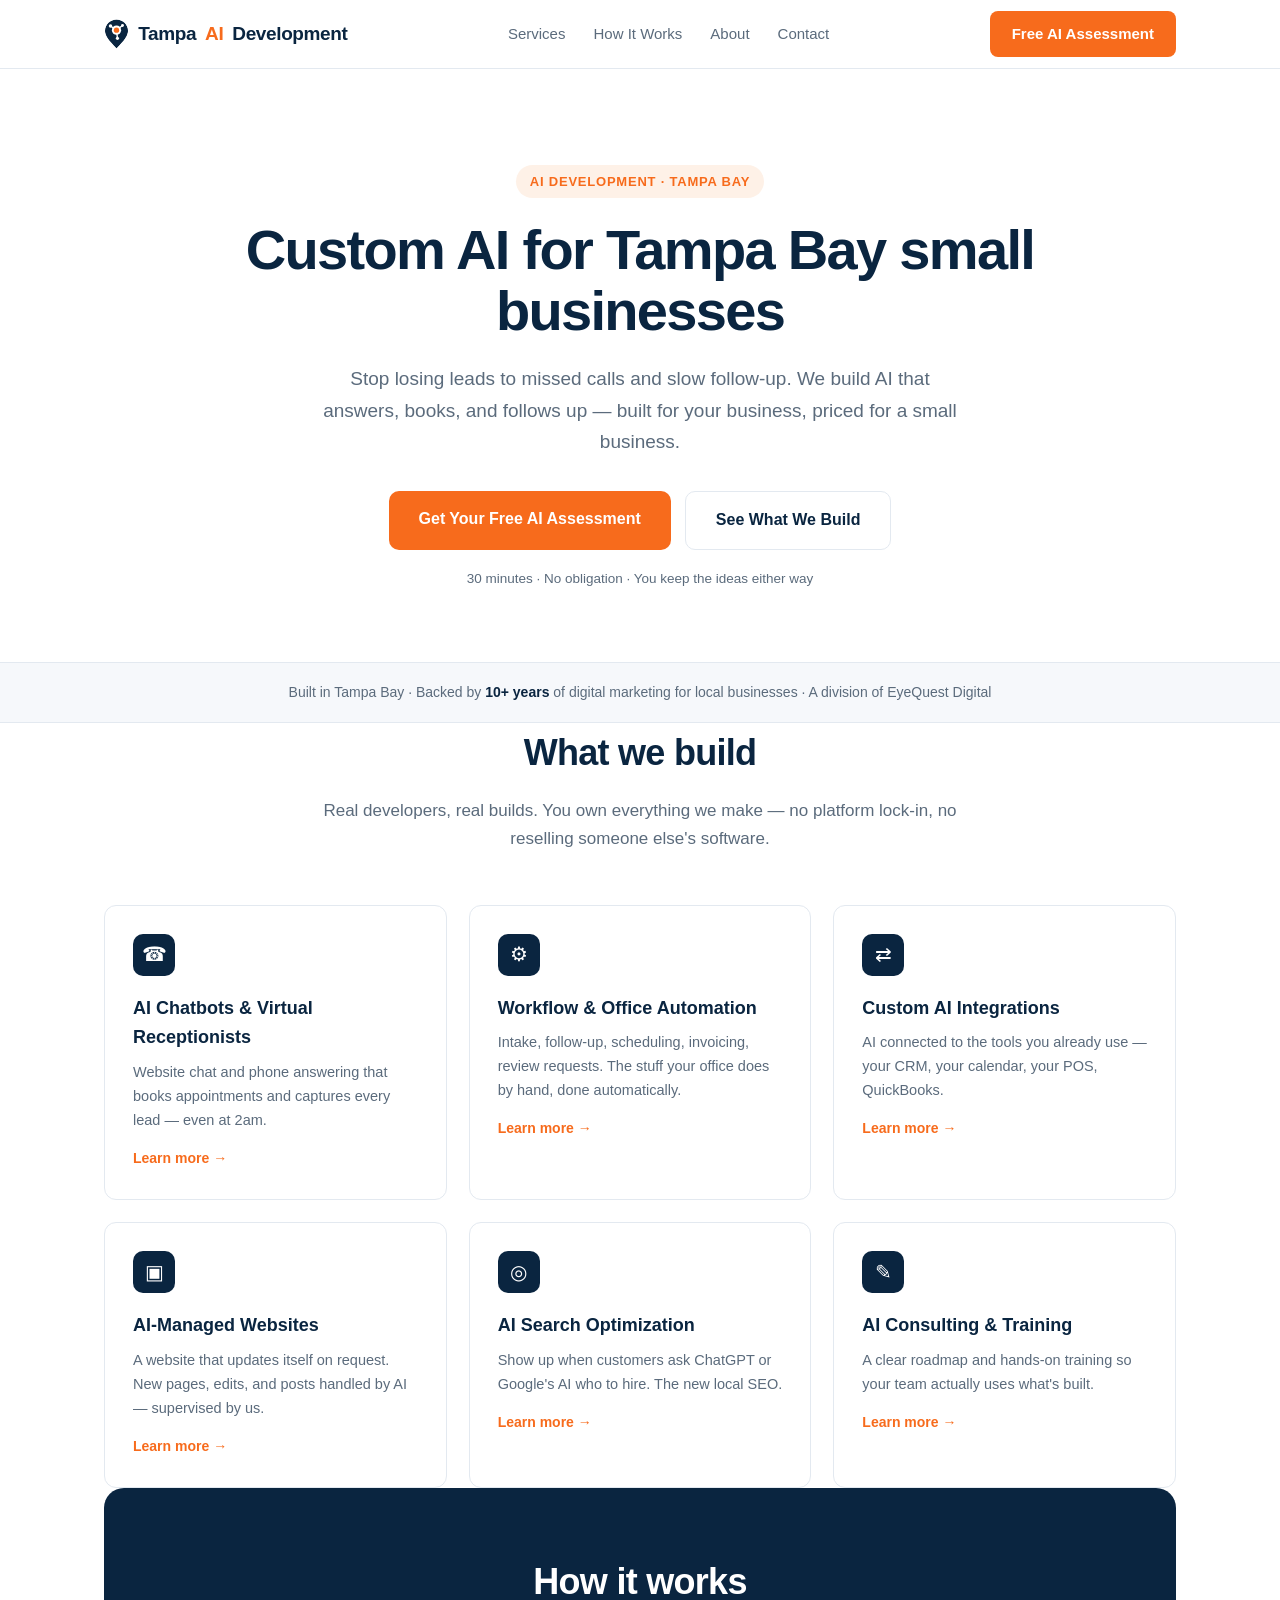
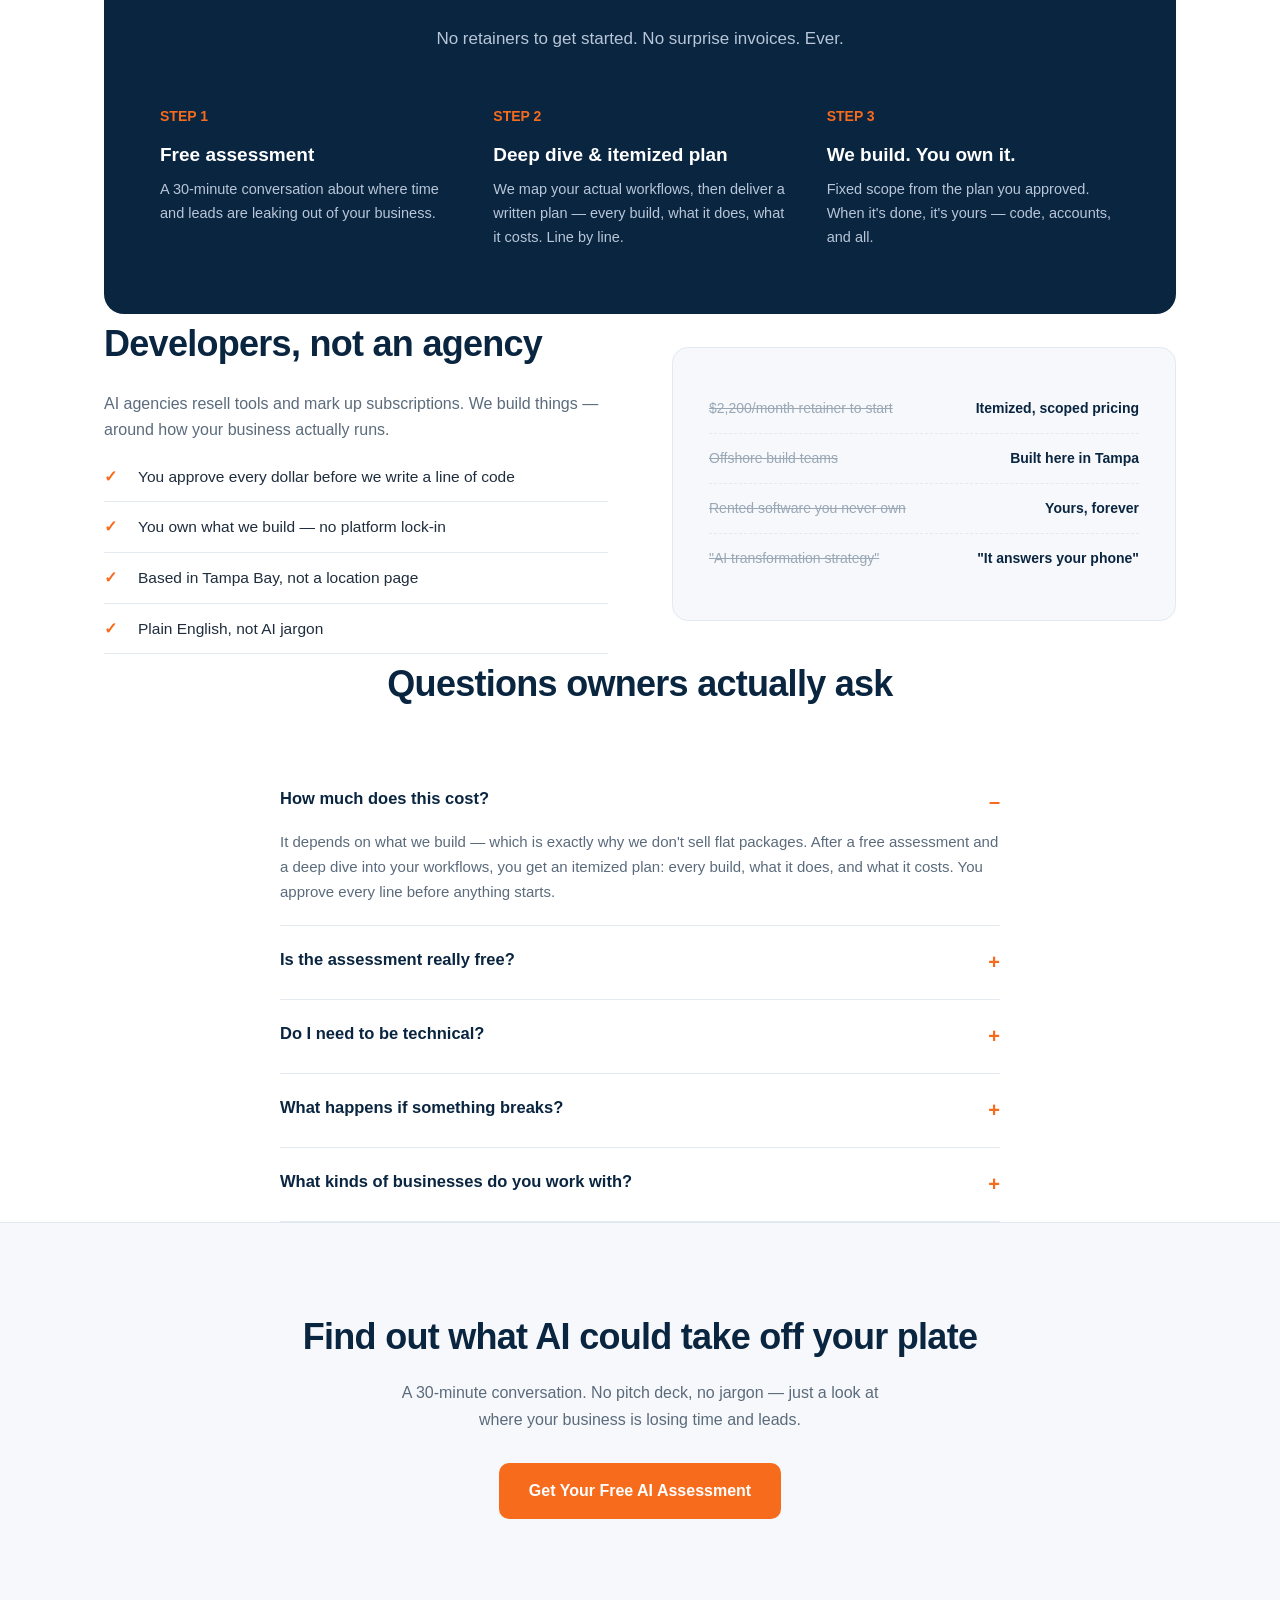
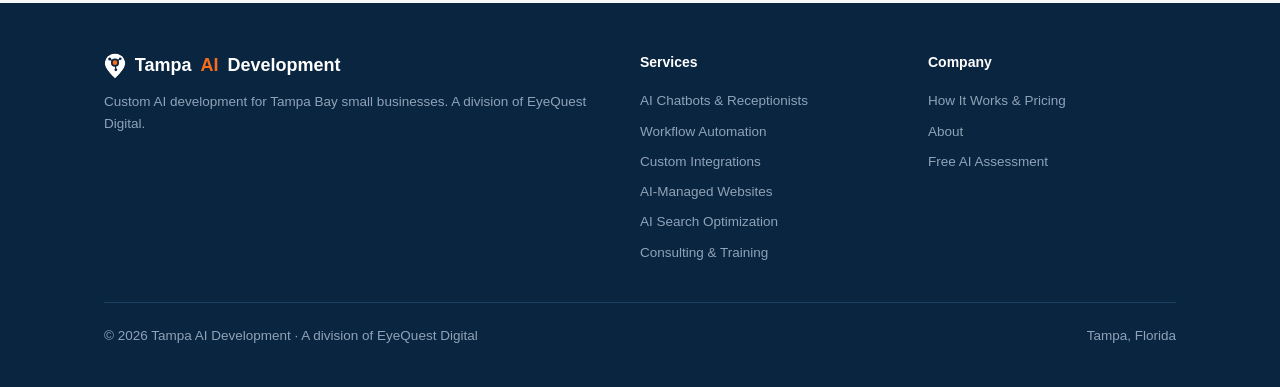
==== commit a0ec784b: "Update index.html" ====
--- a/index.html
+++ b/index.html
@@ -5,7 +5,7 @@
 <meta name="viewport" content="width=device-width, initial-scale=1.0">
 <title>AI Development Company in Tampa, FL — Custom AI for Small Businesses | Tampa AI Development</title>
 <meta name="description" content="Tampa AI Development builds custom AI for Tampa Bay small businesses — AI receptionists, chatbots, and workflow automation. Free assessment, itemized pricing, you own what we build.">
-<link rel="canonical" href="https://tampaaidevelopers.com/">
+<link rel="canonical" href="https://tampaaidevelopment.com/">
 <link rel="preconnect" href="https://fonts.googleapis.com">
 <link href="https://fonts.googleapis.com/css2?family=Inter:wght@400;500;600;700;800&display=swap" rel="stylesheet">
 <link rel="stylesheet" href="style.css">
@@ -15,7 +15,7 @@
 "@context": "https://schema.org",
 "@type": "ProfessionalService",
 "name": "Tampa AI Development",
-"url": "https://tampaaidevelopers.com/",
+"url": "https://tampaaidevelopment.com/",
 "description": "Tampa AI Development is an AI development company in Tampa, Florida that builds custom AI for small businesses: AI chatbots and virtual receptionists, workflow automation, AI integrations, AI-managed websites, AI search optimization, and AI consulting and training.",
 "areaServed": {
 "@type": "GeoCircle",
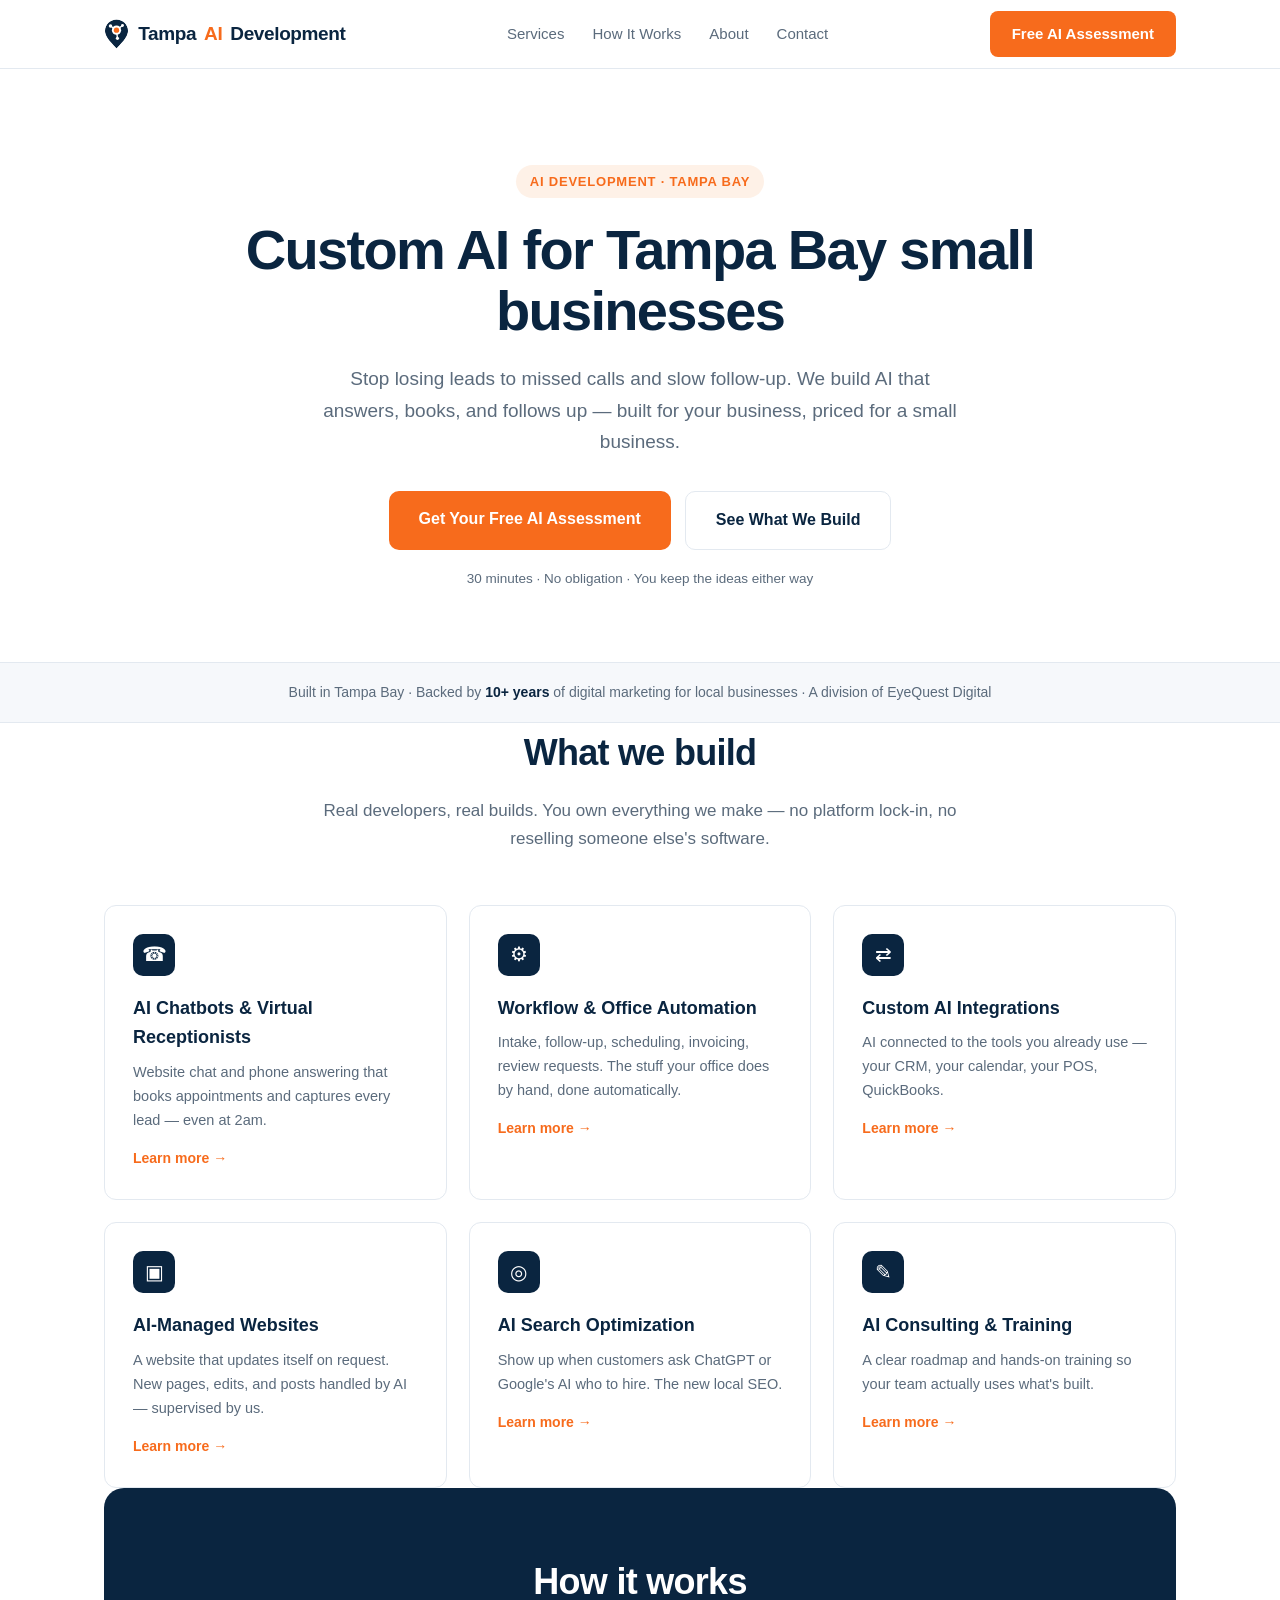
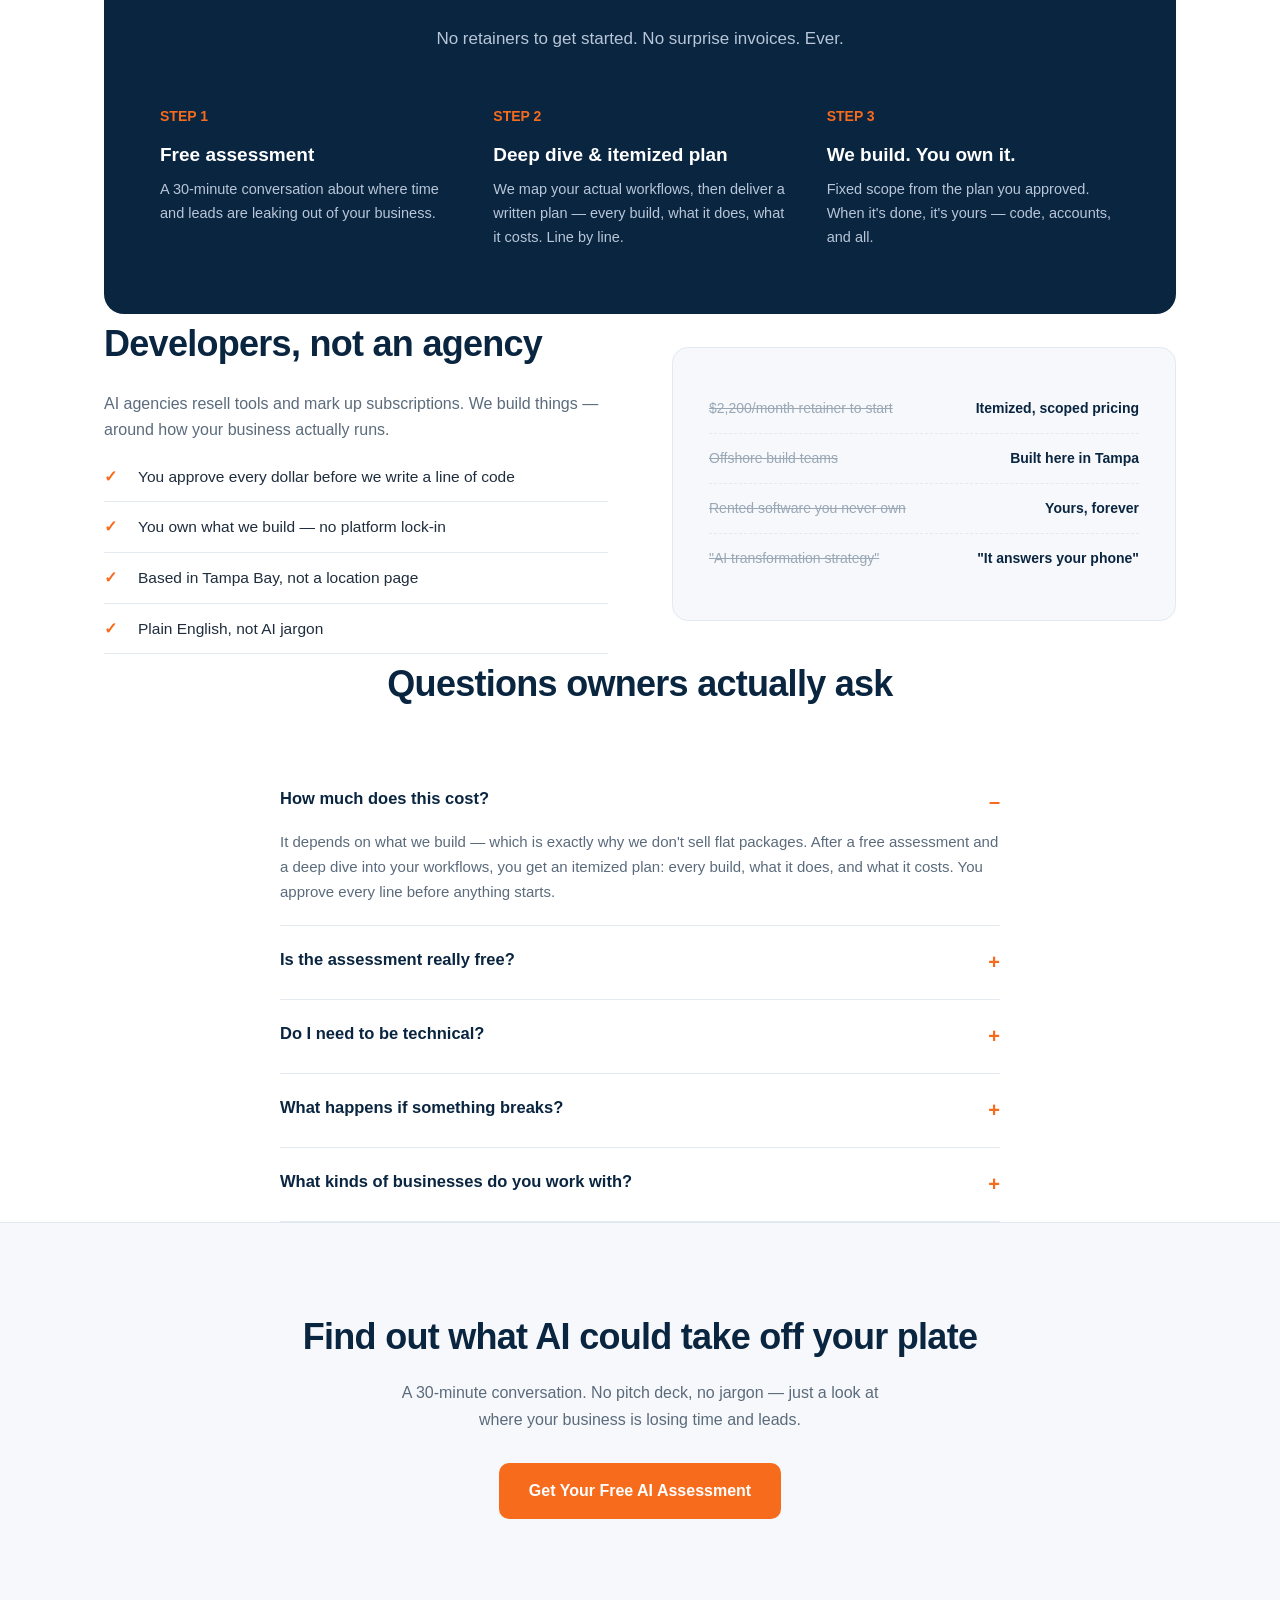
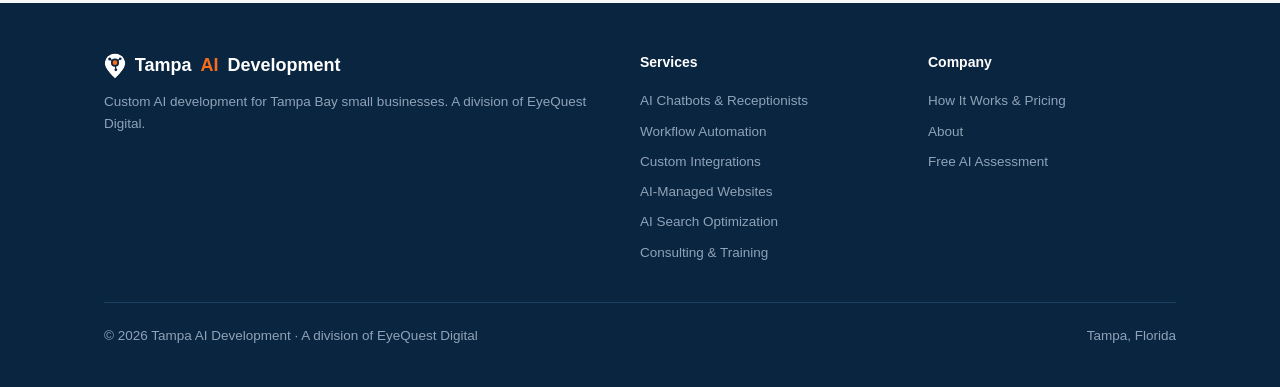
==== commit 2d052e7d: "Update index.html" ====
--- a/index.html
+++ b/index.html
@@ -32,14 +32,16 @@
 
 <header>
 <div class="wrap nav">
-<a class='logo' href='/'><img src="assets/logo/mark-navy.svg" alt="Tampa AI Development logo" class="logo-mark">Tampa<span>AI</span>Development</a>
-<nav class="nav-links">
+<a class='logo' href='/'><img src="assets/logo/mark-navy.svg" alt="Tampa AI Development logo" class="logo-mark"><span class="logo-text"><span class="logo-top">Tampa<span class="logo-ai">AI</span></span><span>Development</span></span></a>
+<nav class="nav-links" onclick="document.body.classList.remove('nav-open')">
 <a href='/#services'>Services</a>
 <a href='/how-it-works'>How It Works</a>
 <a href='/about'>About</a>
 <a href='/contact'>Contact</a>
+<a class='btn nav-cta' href='/contact'>Free AI Assessment</a>
 </nav>
 <a class='btn' href='/contact'>Free AI Assessment</a>
+<button class="nav-toggle" type="button" aria-label="Menu" aria-expanded="false" onclick="document.body.classList.toggle('nav-open');this.setAttribute('aria-expanded',document.body.classList.contains('nav-open'))"><span></span><span></span><span></span></button>
 </div>
 </header>
 
--- a/style.css
+++ b/style.css
@@ -55,7 +55,9 @@
 .nav{display:flex;align-items:center;justify-content:space-between;height:68px}
 .logo{font-weight:800;font-size:19px;color:var(--navy);letter-spacing:-.02em;display:flex;align-items:center;gap:9px}
 .logo-mark{height:30px;width:auto}
-.logo span{color:var(--accent)}
+.logo .logo-ai{color:var(--accent)}
+.logo-text{display:flex;gap:8px}
+.logo-top{display:flex;gap:8px}
 .nav-links{display:flex;gap:28px;font-size:15px;font-weight:500;color:var(--muted)}
 .nav-links a:hover,.nav-links a.active{color:var(--navy)}
 
@@ -169,3 +171,36 @@
 .hero-ctas{flex-direction:column;align-items:center}
 .steps{padding:44px 28px}
 }
+
+/* ---------- Mobile hamburger menu ---------- */
+.nav-toggle{display:none;background:none;border:0;cursor:pointer;padding:6px;flex-shrink:0}
+.nav-toggle span{display:block;width:22px;height:2.5px;background:var(--navy);margin:5px 0;border-radius:2px;transition:transform .2s ease,opacity .2s ease}
+.nav-links .nav-cta{display:none}
+@media(max-width:860px){
+.nav-toggle{display:block}
+.nav{gap:10px}
+.nav > .btn{margin-left:auto}
+body.nav-open .nav-links{display:flex;flex-direction:column;position:absolute;top:100%;left:0;right:0;background:#fff;border-bottom:1px solid var(--border);box-shadow:0 12px 24px rgba(10,37,64,.10);padding:6px 24px 14px;z-index:20}
+.nav-links a{padding:12px 0;border-bottom:1px solid var(--border);font-size:16px;color:var(--ink)}
+.nav-links a:last-child{border-bottom:0}
+body.nav-open .nav-links a.nav-cta{display:block;color:#fff;text-align:center;border-bottom:0;margin:12px 0 4px;padding:12px 22px}
+body.nav-open .nav-toggle span:nth-child(1){transform:translateY(7.5px) rotate(45deg)}
+body.nav-open .nav-toggle span:nth-child(2){opacity:0}
+body.nav-open .nav-toggle span:nth-child(3){transform:translateY(-7.5px) rotate(-45deg)}
+}
+@media(max-width:560px){
+.logo{font-size:13px}
+.logo-mark{height:26px}
+.logo-text{flex-direction:column;gap:1px;line-height:1.15}
+.logo-top{gap:5px}
+.nav > .btn{font-size:12px;padding:7px 10px}
+}
+
+/* ---------- Small phones: keep logo and header button apart ---------- */
+@media(max-width:700px){
+.wrap.nav{padding:0 14px}
+.nav{gap:10px}
+.logo{font-size:14px;gap:6px;min-width:0;overflow:hidden;white-space:nowrap;flex-shrink:1}
+.logo-mark{height:22px}
+.nav > .btn{font-size:12.5px;padding:8px 11px;white-space:nowrap;flex-shrink:0}
+}
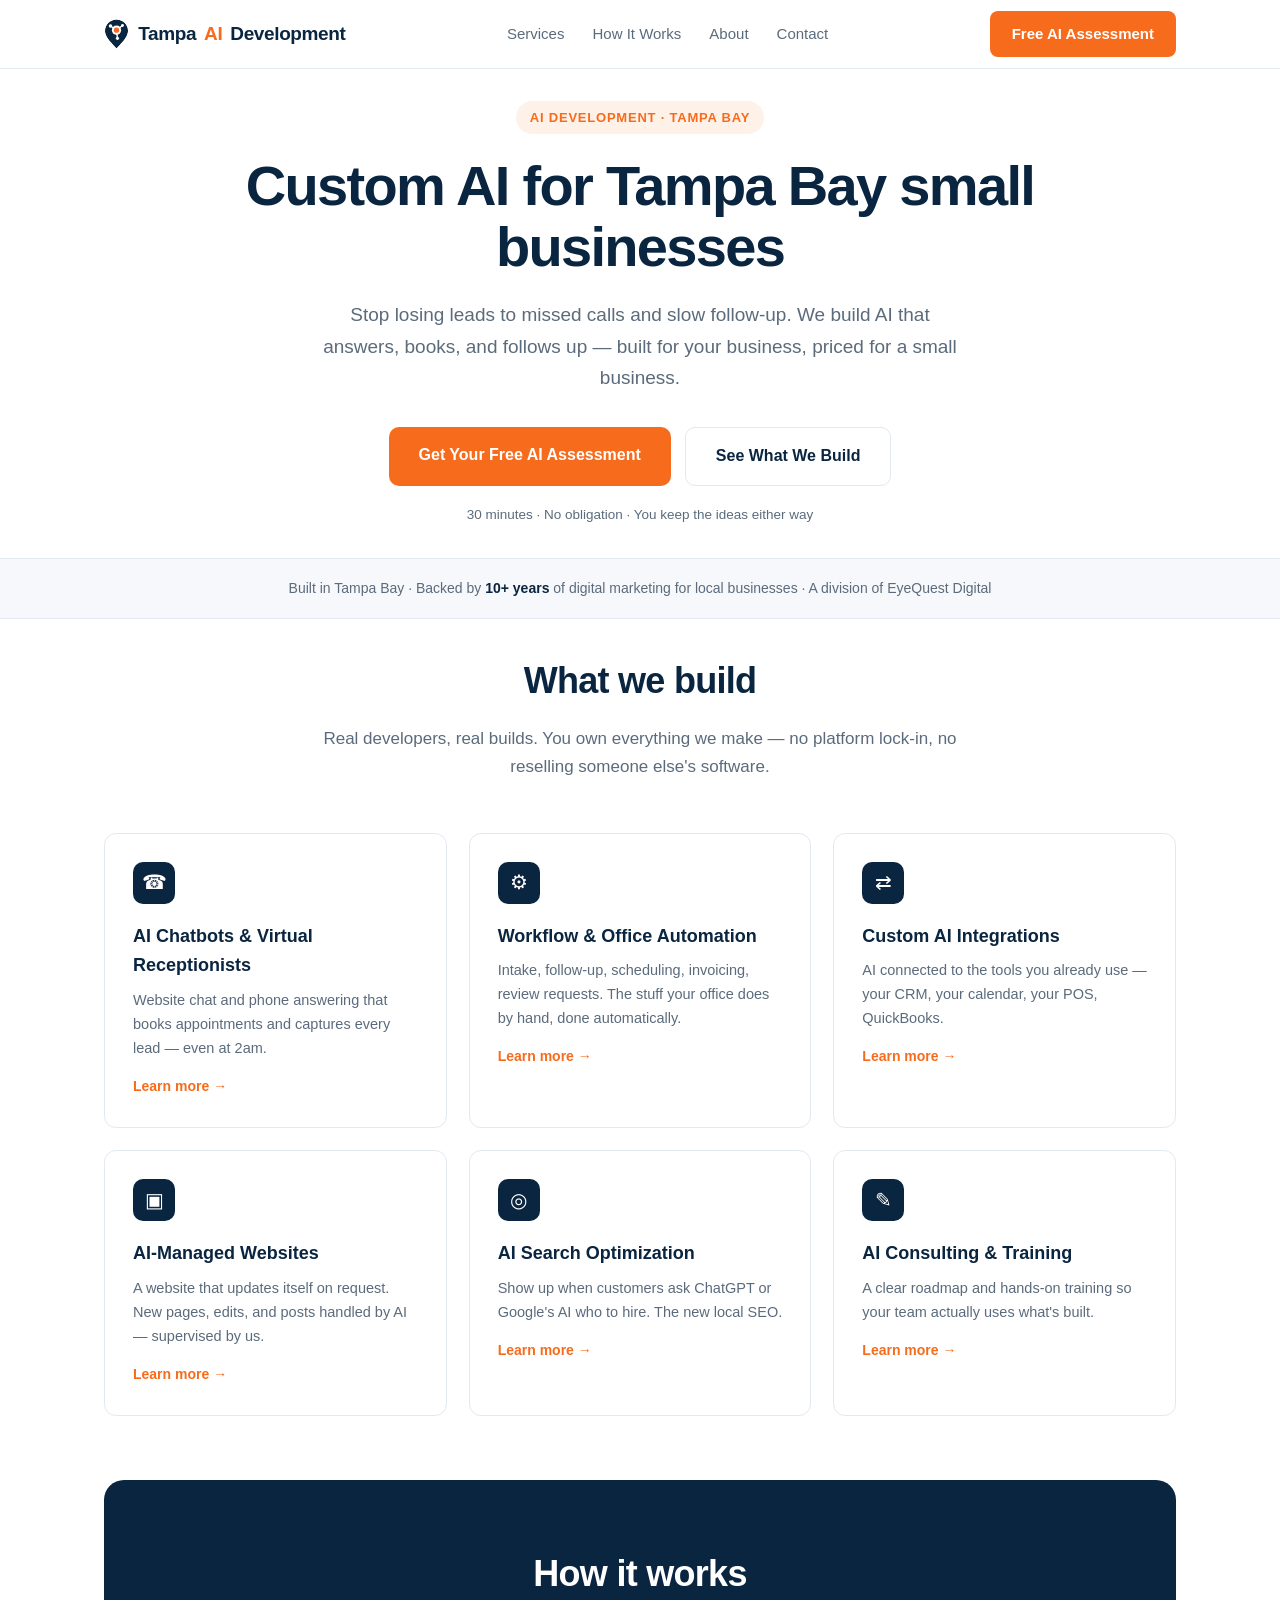
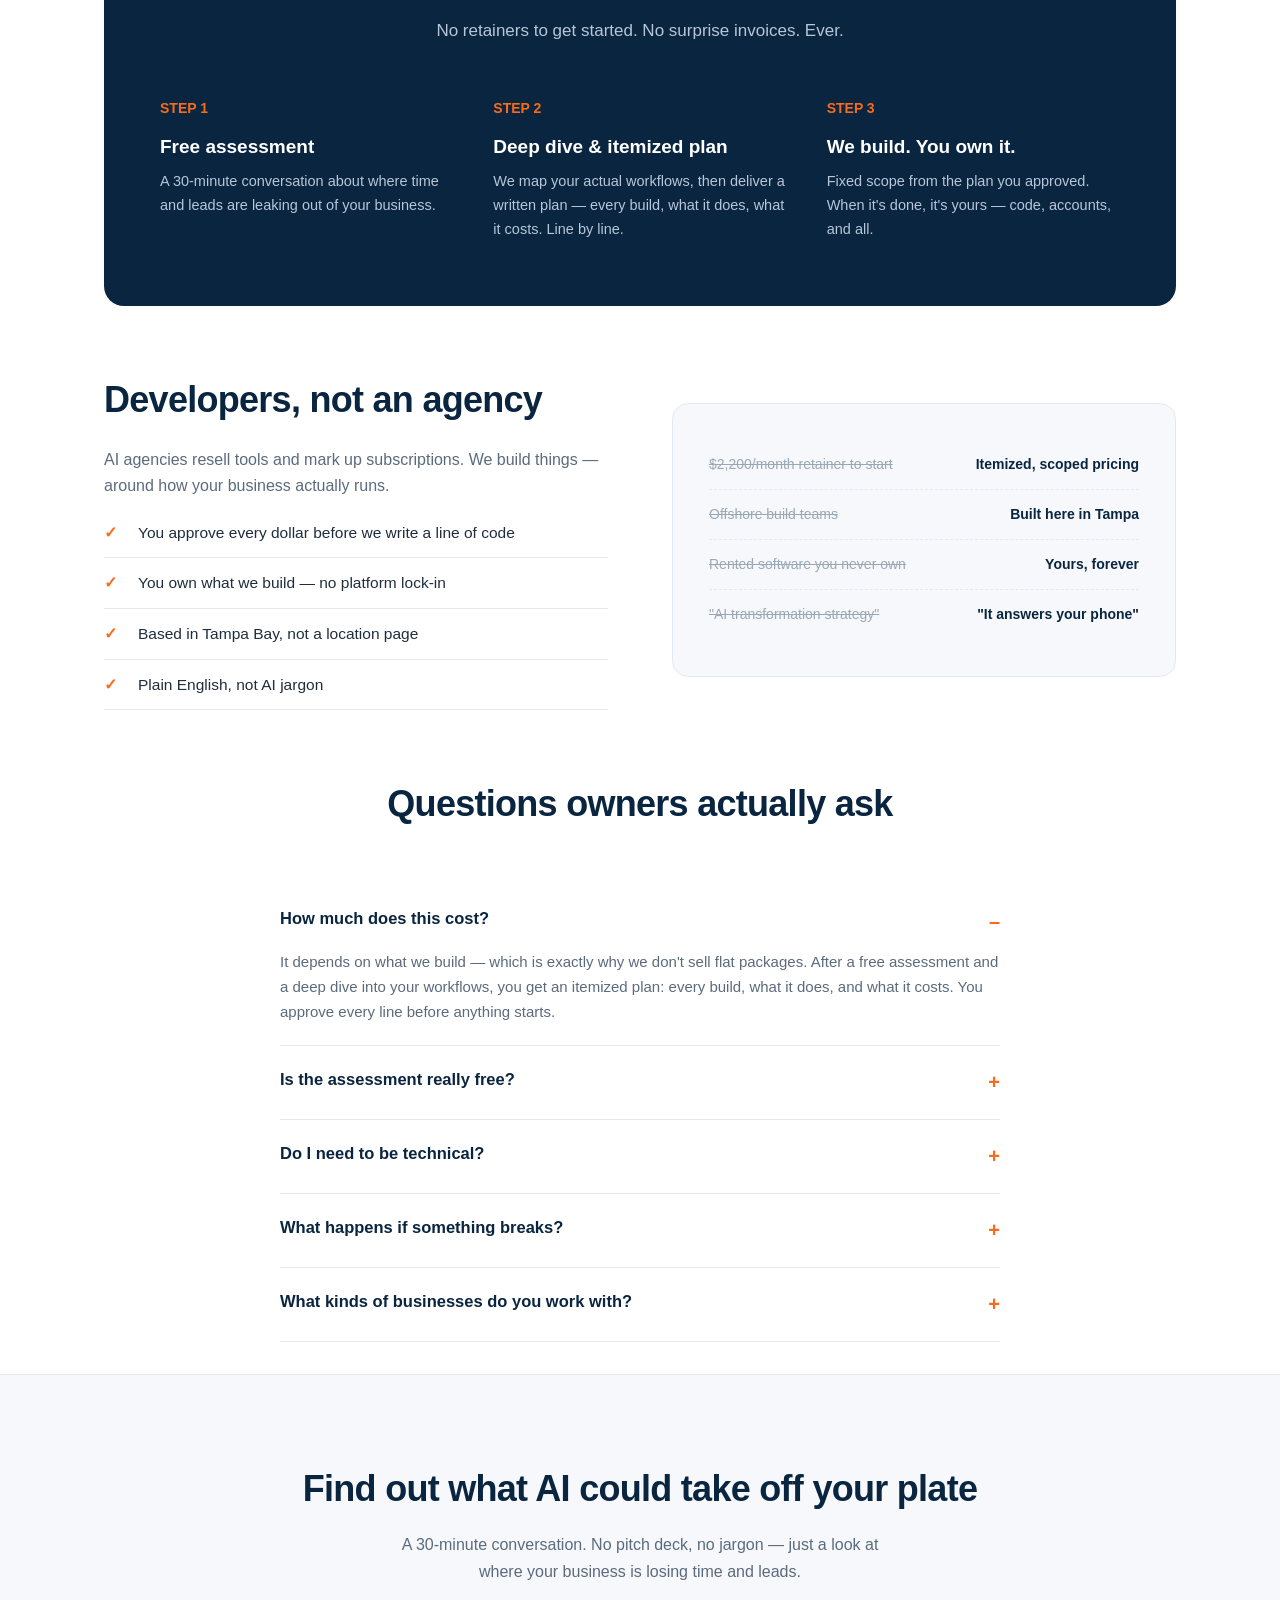
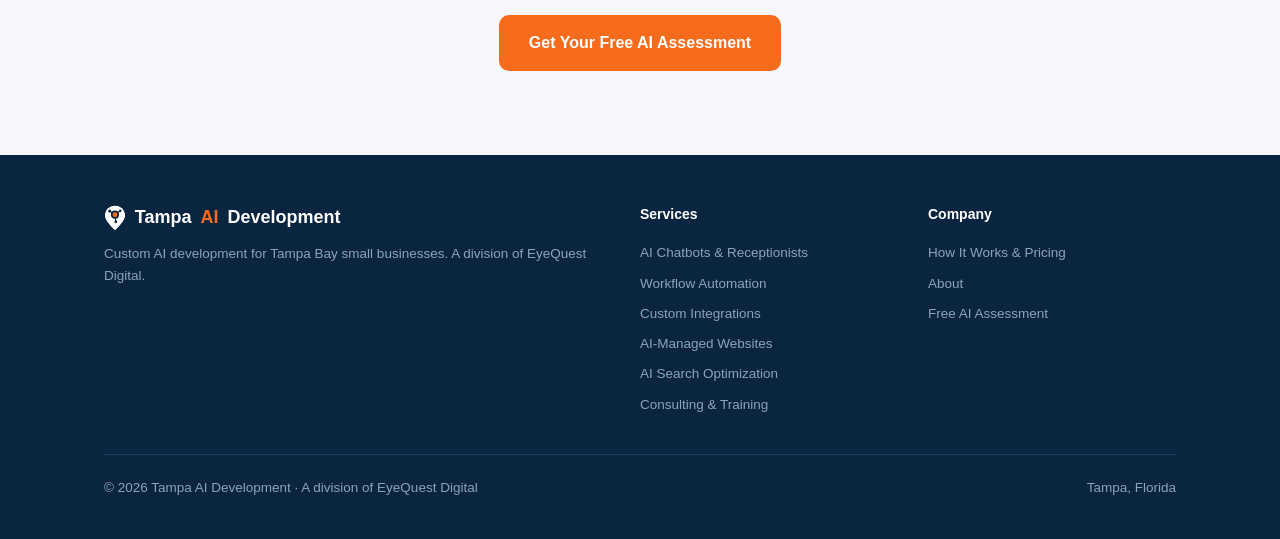
==== commit 3e44d843: "Update index.html" ====
--- a/index.html
+++ b/index.html
@@ -3,6 +3,14 @@
 <head>
 <meta charset="UTF-8">
 <meta name="viewport" content="width=device-width, initial-scale=1.0">
+<!-- Google tag (gtag.js) -->
+<script async src="https://www.googletagmanager.com/gtag/js?id=G-2PPNQK3E79"></script>
+<script>
+window.dataLayer = window.dataLayer || [];
+function gtag(){dataLayer.push(arguments);}
+gtag('js', new Date());
+gtag('config', 'G-2PPNQK3E79');
+</script>
 <title>AI Development Company in Tampa, FL — Custom AI for Small Businesses | Tampa AI Development</title>
 <meta name="description" content="Tampa AI Development builds custom AI for Tampa Bay small businesses — AI receptionists, chatbots, and workflow automation. Free assessment, itemized pricing, you own what we build.">
 <link rel="canonical" href="https://tampaaidevelopment.com/">
--- a/style.css
+++ b/style.css
@@ -38,7 +38,7 @@
 .eyebrow{display:inline-block;font-size:13px;font-weight:600;letter-spacing:.06em;text-transform:uppercase;color:var(--accent);background:var(--accent-tint);padding:6px 14px;border-radius:100px;margin-bottom:22px}
 .lede{font-size:19px;color:var(--muted)}
 .prose p{margin-bottom:18px;color:var(--ink);font-size:16.5px}
-.prose h2{margin-top:48px}
+.prose h2{margin-top:56px}
 .prose ul{margin:0 0 18px 22px}
 .prose li{margin-bottom:8px}
 .prose strong{color:var(--navy)}
@@ -62,7 +62,7 @@
 .nav-links a:hover,.nav-links a.active{color:var(--navy)}
 
 /* ---------- Hero (home) ---------- */
-.hero{padding:96px 0 72px;text-align:center}
+.hero{padding:96px 20px 72px;text-align:center}
 .hero h1{max-width:820px;margin:0 auto 22px;font-size:56px}
 .hero .sub{font-size:19px;color:var(--muted);max-width:640px;margin:0 auto 34px}
 .hero-ctas{display:flex;gap:14px;justify-content:center;margin-bottom:18px}
@@ -81,6 +81,7 @@
 
 /* ---------- Sections ---------- */
 section{padding:84px 0}
+section.wrap{padding-top:32px;padding-bottom:32px}
 .sec-head{text-align:center;max-width:640px;margin:0 auto 52px}
 .sec-head p{color:var(--muted);font-size:17px}
 .sec-head-left{max-width:640px;margin-bottom:44px}
